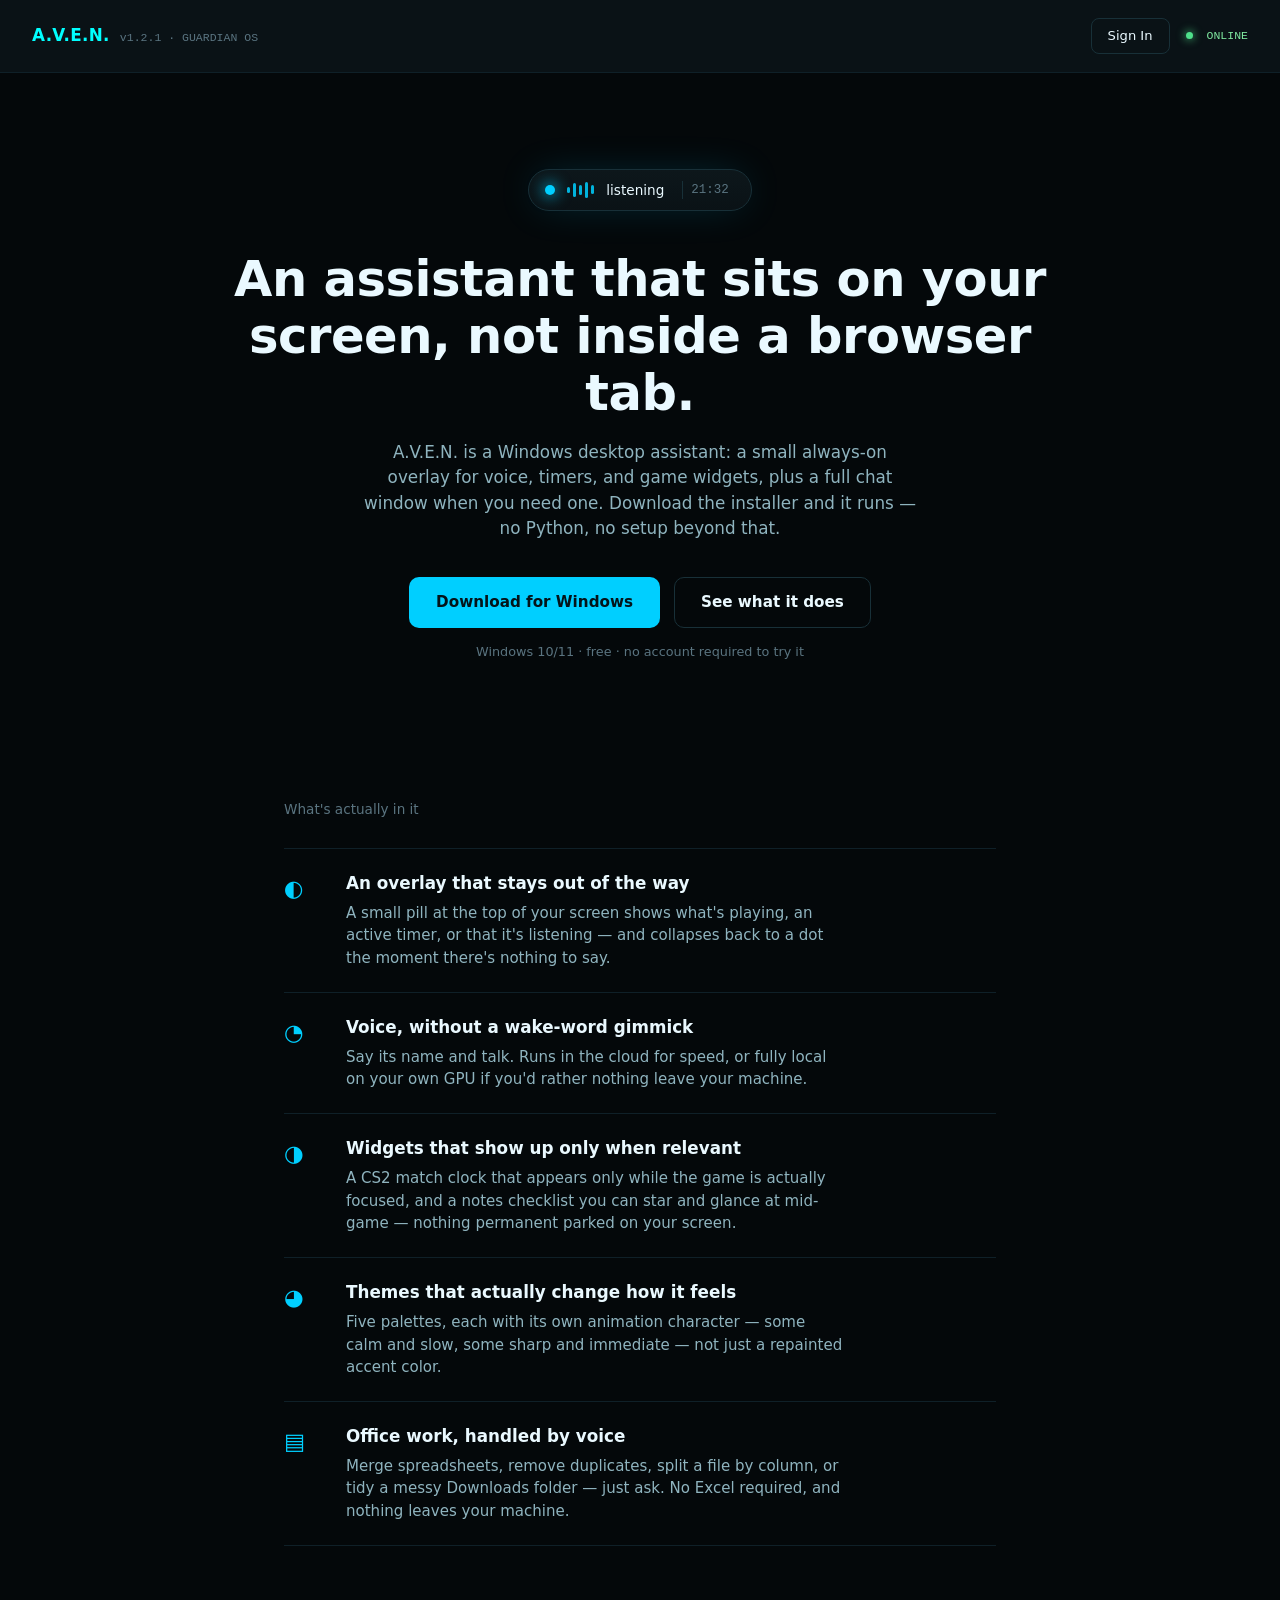
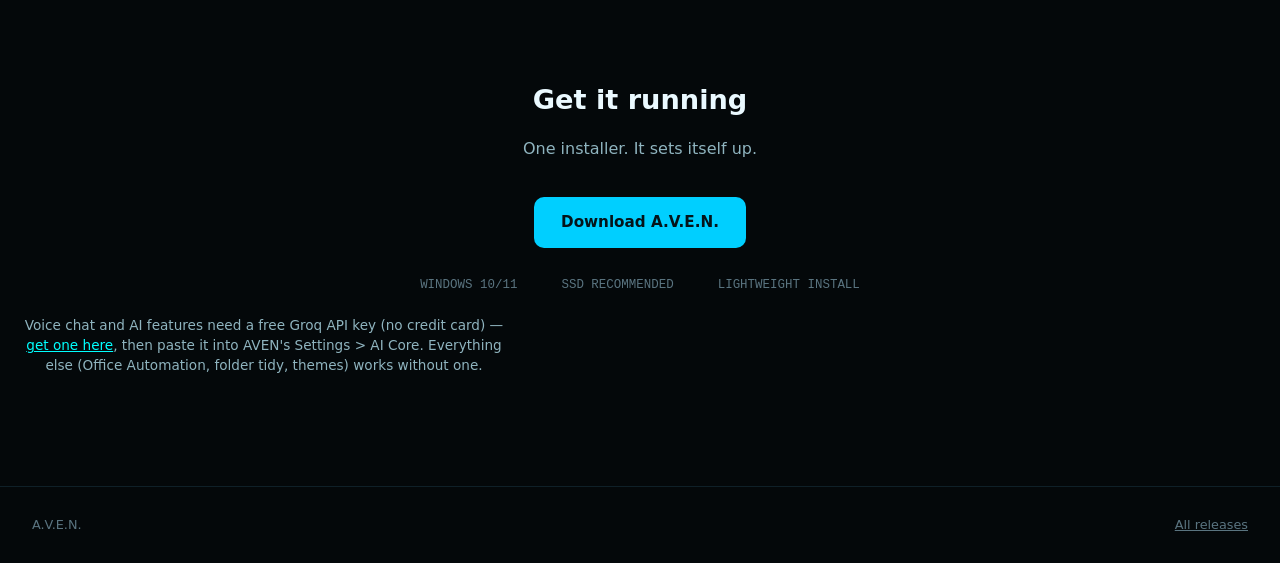
==== index.html @ f397b0d9 "Update index.html" ====
<!DOCTYPE html>
<html lang="en">
<head>
<meta charset="UTF-8" />
<meta name="viewport" content="width=device-width, initial-scale=1.0" />
<title>A.V.E.N. — a desktop assistant that lives on your screen, not in a tab</title>
<meta name="description" content="A.V.E.N. is a Windows desktop AI assistant: a Dynamic Island-style overlay, voice control, and in-game widgets. Download and run — no Python required." />
<style>
  :root{
    /* Lifted directly from the real app's "Holographic E.V.A." theme
       (aven_main.py THEMES / aven_ui.py THEME_PALETTE) - this page borrows
       the product's own established palette rather than inventing one. */
    --bg: #04080a;
    --bg-raised: #0a1216;
    --bg-card: #0e161a;
    --border: #183038;
    --border-soft: #0f2028;
    --cyan: #00cfff;
    --cyan-bright: #00ffff;
    --text: #eaf9ff;
    --text-dim: #8fb4bf;
    --text-faint: #5a7480;
    --mono: ui-monospace, "Consolas", "SFMono-Regular", Menlo, monospace;
    --sans: "Segoe UI", system-ui, -apple-system, "Helvetica Neue", Arial, sans-serif;
  }

  *{ box-sizing: border-box; }
  html{ scroll-behavior: smooth; }
  body{
    margin: 0;
    background: var(--bg);
    color: var(--text);
    font-family: var(--sans);
    line-height: 1.5;
    -webkit-font-smoothing: antialiased;
  }
  a{ color: var(--cyan); }
  a:focus-visible, button:focus-visible{
    outline: 2px solid var(--cyan);
    outline-offset: 3px;
  }

  /* ---------------------------------------------------------------
     Header - mirrors the real app's own header bar: wordmark, version,
     a live-feeling status pill. This is copied structure from the actual
     product chrome (see aven_main.py's header), not decorative template
     chrome invented for the page.
  --------------------------------------------------------------- */
  .topbar{
    display: flex;
    align-items: center;
    justify-content: space-between;
    padding: 18px 32px;
    border-bottom: 1px solid var(--border-soft);
    background: var(--bg-raised);
  }
  .brand{
    display: flex;
    align-items: baseline;
    gap: 10px;
  }
  .brand-mark{
    font-weight: 700;
    font-size: 1.05rem;
    letter-spacing: 0.02em;
    color: var(--cyan-bright);
  }
  .brand-sub{
    font-family: var(--mono);
    font-size: 0.72rem;
    color: var(--text-faint);
  }
  .topbar-right{
    display: flex;
    align-items: center;
    gap: 16px;
  }
  .signin-link{
    font-size: 0.82rem;
    padding: 7px 16px;
    border-radius: 8px;
    border: 1px solid var(--border);
    color: var(--text);
    text-decoration: none;
    transition: border-color 0.15s ease, color 0.15s ease;
  }
  .signin-link:hover{ border-color: var(--cyan); color: var(--cyan-bright); }
  .status{
    display: flex;
    align-items: center;
    gap: 7px;
    font-family: var(--mono);
    font-size: 0.72rem;
    color: #7fe9a0;
  }
  .status-dot{
    width: 7px; height: 7px; border-radius: 50%;
    background: #4ee08a;
    box-shadow: 0 0 8px 1px rgba(78,224,138,0.7);
    margin-right: 7px;
  }

  /* ---------------------------------------------------------------
     Hero - the Island itself is the hero image. It's the single most
     characteristic object in this product's world, so it IS the opening
     visual rather than a generic headline-plus-gradient block.
  --------------------------------------------------------------- */
  .hero{
    max-width: 920px;
    margin: 0 auto;
    padding: 96px 24px 64px;
    text-align: center;
  }

  .island{
    display: inline-flex;
    align-items: center;
    gap: 12px;
    background: linear-gradient(180deg, #0d171b, #0a1216);
    border: 1px solid var(--border);
    border-radius: 999px;
    padding: 10px 22px 10px 16px;
    box-shadow: 0 0 40px -10px rgba(0,207,255,0.25);
  }
  .island-dot{
    width: 10px; height: 10px; border-radius: 50%;
    background: var(--cyan);
    box-shadow: 0 0 14px 3px rgba(0,207,255,0.55);
    animation: breathe 3.4s ease-in-out infinite;
    flex: none;
  }
  .island-bars{
    display: flex;
    align-items: center;
    gap: 3px;
    height: 16px;
  }
  .island-bars span{
    width: 3px;
    border-radius: 2px;
    background: var(--cyan);
    opacity: 0.85;
    animation: bar 1.1s ease-in-out infinite;
  }
  .island-bars span:nth-child(1){ height: 40%; animation-delay: 0s; }
  .island-bars span:nth-child(2){ height: 90%; animation-delay: 0.1s; }
  .island-bars span:nth-child(3){ height: 60%; animation-delay: 0.2s; }
  .island-bars span:nth-child(4){ height: 100%; animation-delay: 0.3s; }
  .island-bars span:nth-child(5){ height: 55%; animation-delay: 0.4s; }
  .island-text{
    font-size: 0.85rem;
    color: var(--text);
    white-space: nowrap;
  }
  .island-time{
    font-family: var(--mono);
    font-size: 0.78rem;
    color: var(--text-faint);
    padding-left: 8px;
    margin-left: 6px;
    border-left: 1px solid var(--border);
  }

  @keyframes breathe{
    0%, 100%{ opacity: 0.55; transform: scale(0.86); }
    50%{ opacity: 1; transform: scale(1); }
  }
  @keyframes bar{
    0%, 100%{ transform: scaleY(0.5); }
    50%{ transform: scaleY(1); }
  }
  @media (prefers-reduced-motion: reduce){
    .island-dot, .island-bars span{ animation: none; }
  }

  .hero h1{
    margin: 40px 0 18px;
    font-size: clamp(2.1rem, 4.2vw, 3.1rem);
    line-height: 1.15;
    font-weight: 600;
    letter-spacing: -0.01em;
  }
  .hero p.lede{
    max-width: 560px;
    margin: 0 auto;
    color: var(--text-dim);
    font-size: 1.05rem;
  }

  .cta-row{
    display: flex;
    justify-content: center;
    gap: 14px;
    margin-top: 36px;
    flex-wrap: wrap;
  }
  .btn{
    display: inline-flex;
    align-items: center;
    gap: 8px;
    padding: 13px 26px;
    border-radius: 10px;
    font-size: 0.95rem;
    font-weight: 600;
    text-decoration: none;
    border: 1px solid transparent;
    cursor: pointer;
    transition: transform 0.15s ease, background 0.15s ease;
  }
  .btn:hover{ transform: translateY(-1px); }
  .btn-primary{
    background: var(--cyan);
    color: #04141a;
  }
  .btn-primary:hover{ background: var(--cyan-bright); }
  .btn-ghost{
    background: transparent;
    border-color: var(--border);
    color: var(--text);
  }
  .btn-ghost:hover{ border-color: var(--cyan); }
  .fineprint{
    margin-top: 14px;
    font-size: 0.8rem;
    color: var(--text-faint);
  }

  /* ---------------------------------------------------------------
     What it does - an asymmetric left-bordered list, not identical
     rounded cards with a shared drop shadow. Each row's number is real
     sequence information (these ARE steps of "what you get"), not a
     decorative 01/02/03 label.
  --------------------------------------------------------------- */
  .section{
    max-width: 760px;
    margin: 0 auto;
    padding: 48px 24px;
  }
  .section-label{
    font-size: 0.85rem;
    color: var(--text-faint);
    margin-bottom: 28px;
  }
  .feature{
    display: grid;
    grid-template-columns: 44px 1fr;
    gap: 18px;
    padding: 22px 0;
    border-top: 1px solid var(--border-soft);
  }
  .feature:last-child{ border-bottom: 1px solid var(--border-soft); }
  .feature-glyph{
    font-size: 1.4rem;
    color: var(--cyan);
    line-height: 1.6;
  }
  .feature h3{
    margin: 0 0 6px;
    font-size: 1.05rem;
    font-weight: 600;
  }
  .feature p{
    margin: 0;
    color: var(--text-dim);
    font-size: 0.94rem;
    max-width: 52ch;
  }

  /* ---------------------------------------------------------------
     Download
  --------------------------------------------------------------- */
  .download{
    text-align: center;
    padding: 64px 24px 80px;
  }
  .download h2{
    font-size: 1.7rem;
    font-weight: 600;
    margin-bottom: 10px;
  }
  .download p{
    color: var(--text-dim);
    margin-bottom: 30px;
  }
  .requirements{
    display: inline-flex;
    gap: 22px;
    margin-top: 28px;
    font-family: var(--mono);
    font-size: 0.78rem;
    color: var(--text-faint);
    flex-wrap: wrap;
    justify-content: center;
  }
  .requirements span{ margin: 0 11px; }

  .setup-note{
    margin-top: 20px;
    font-size: 0.85rem;
    color: var(--text-dim);
    max-width: 480px;
  }
  .setup-note a{ color: var(--cyan-bright); }

  footer{
    border-top: 1px solid var(--border-soft);
    padding: 28px 32px;
    display: flex;
    justify-content: space-between;
    align-items: center;
    font-size: 0.8rem;
    color: var(--text-faint);
    flex-wrap: wrap;
    gap: 12px;
  }
  footer a{ color: var(--text-faint); }
  footer a:hover{ color: var(--cyan); }

  @media (max-width: 560px){
    .topbar{ padding: 14px 18px; }
    .island{ padding: 8px 16px 8px 12px; }
    .island-text{ display: none; }
    .feature{ grid-template-columns: 32px 1fr; }
  }
</style>
</head>
<body>

  <div class="topbar">
    <div class="brand">
      <span class="brand-mark">A.V.E.N.</span>
      <span class="brand-sub" id="versionBadge">v1.2.1 · GUARDIAN OS</span>
    </div>
    <div class="topbar-right">
      <a class="signin-link" href="account.html">Sign In</a>
      <div class="status"><span class="status-dot"></span>ONLINE</div>
    </div>
  </div>

  <section class="hero">
    <div class="island">
      <span class="island-dot"></span>
      <span class="island-bars"><span></span><span></span><span></span><span></span><span></span></span>
      <span class="island-text">listening</span>
      <span class="island-time">21:32</span>
    </div>

    <h1>An assistant that sits on your screen, not inside a browser tab.</h1>
    <p class="lede">
      A.V.E.N. is a Windows desktop assistant: a small always-on overlay for
      voice, timers, and game widgets, plus a full chat window when you need
      one. Download the installer and it runs — no Python, no setup beyond
      that.
    </p>

    <div class="cta-row">
      <a class="btn btn-primary" href="https://github.com/MrSausainis/Aven-AI-Agent/releases/latest/download/AVEN-Setup.exe">
        Download for Windows
      </a>
      <a class="btn btn-ghost" href="#what-it-does">See what it does</a>
    </div>
    <p class="fineprint">Windows 10/11 · free · no account required to try it</p>
  </section>

  <section class="section" id="what-it-does">
    <p class="section-label">What's actually in it</p>

    <div class="feature">
      <div class="feature-glyph">◐</div>
      <div>
        <h3>An overlay that stays out of the way</h3>
        <p>A small pill at the top of your screen shows what's playing, an
          active timer, or that it's listening — and collapses back to a dot
          the moment there's nothing to say.</p>
      </div>
    </div>

    <div class="feature">
      <div class="feature-glyph">◔</div>
      <div>
        <h3>Voice, without a wake-word gimmick</h3>
        <p>Say its name and talk. Runs in the cloud for speed, or fully
          local on your own GPU if you'd rather nothing leave your machine.</p>
      </div>
    </div>

    <div class="feature">
      <div class="feature-glyph">◑</div>
      <div>
        <h3>Widgets that show up only when relevant</h3>
        <p>A CS2 match clock that appears only while the game is actually
          focused, and a notes checklist you can star and glance at
          mid-game — nothing permanent parked on your screen.</p>
      </div>
    </div>

    <div class="feature">
      <div class="feature-glyph">◕</div>
      <div>
        <h3>Themes that actually change how it feels</h3>
        <p>Five palettes, each with its own animation character — some
          calm and slow, some sharp and immediate — not just a repainted
          accent color.</p>
      </div>
    </div>

    <div class="feature">
      <div class="feature-glyph">▤</div>
      <div>
        <h3>Office work, handled by voice</h3>
        <p>Merge spreadsheets, remove duplicates, split a file by column, or
          tidy a messy Downloads folder — just ask. No Excel required, and
          nothing leaves your machine.</p>
      </div>
    </div>
  </section>

  <section class="download">
    <h2>Get it running</h2>
    <p>One installer. It sets itself up.</p>
    <div class="cta-row">
      <a class="btn btn-primary" href="https://github.com/MrSausainis/Aven-AI-Agent/releases/latest/download/AVEN-Setup.exe">
        Download A.V.E.N.
      </a>
    </div>
    <div class="requirements">
      <span>WINDOWS 10/11</span>
      <span>SSD RECOMMENDED</span>
      <span>LIGHTWEIGHT INSTALL</span>
    </div>
    <p class="setup-note">
      Voice chat and AI features need a free Groq API key (no credit card) —
      <a href="https://console.groq.com/keys" target="_blank" rel="noopener">get one here</a>,
      then paste it into AVEN's Settings &gt; AI Core. Everything else
      (Office Automation, folder tidy, themes) works without one.
    </p>
  </section>

  <footer>
    <span>A.V.E.N.</span>
    <a href="https://github.com/MrSausainis/Aven-AI-Agent/releases">All releases</a>
  </footer>

  <script>
    // Same endpoint AVEN's own desktop update-checker already calls
    // (aven_main.py's _check_for_update_worker) - one source of truth for
    // "what's the current version" instead of a separately hand-typed
    // string here that can drift out of sync. The static text above is
    // left in place on purpose as the fallback if this fetch fails or no
    // release has been published yet.
    fetch("https://api.github.com/repos/MrSausainis/Aven-AI-Agent/releases/latest")
      .then((r) => (r.ok ? r.json() : null))
      .then((data) => {
        if (data && data.tag_name) {
          document.getElementById("versionBadge").textContent = data.tag_name + " · GUARDIAN OS";
        }
      })
      .catch(() => {});
  </script>

</body>
</html>
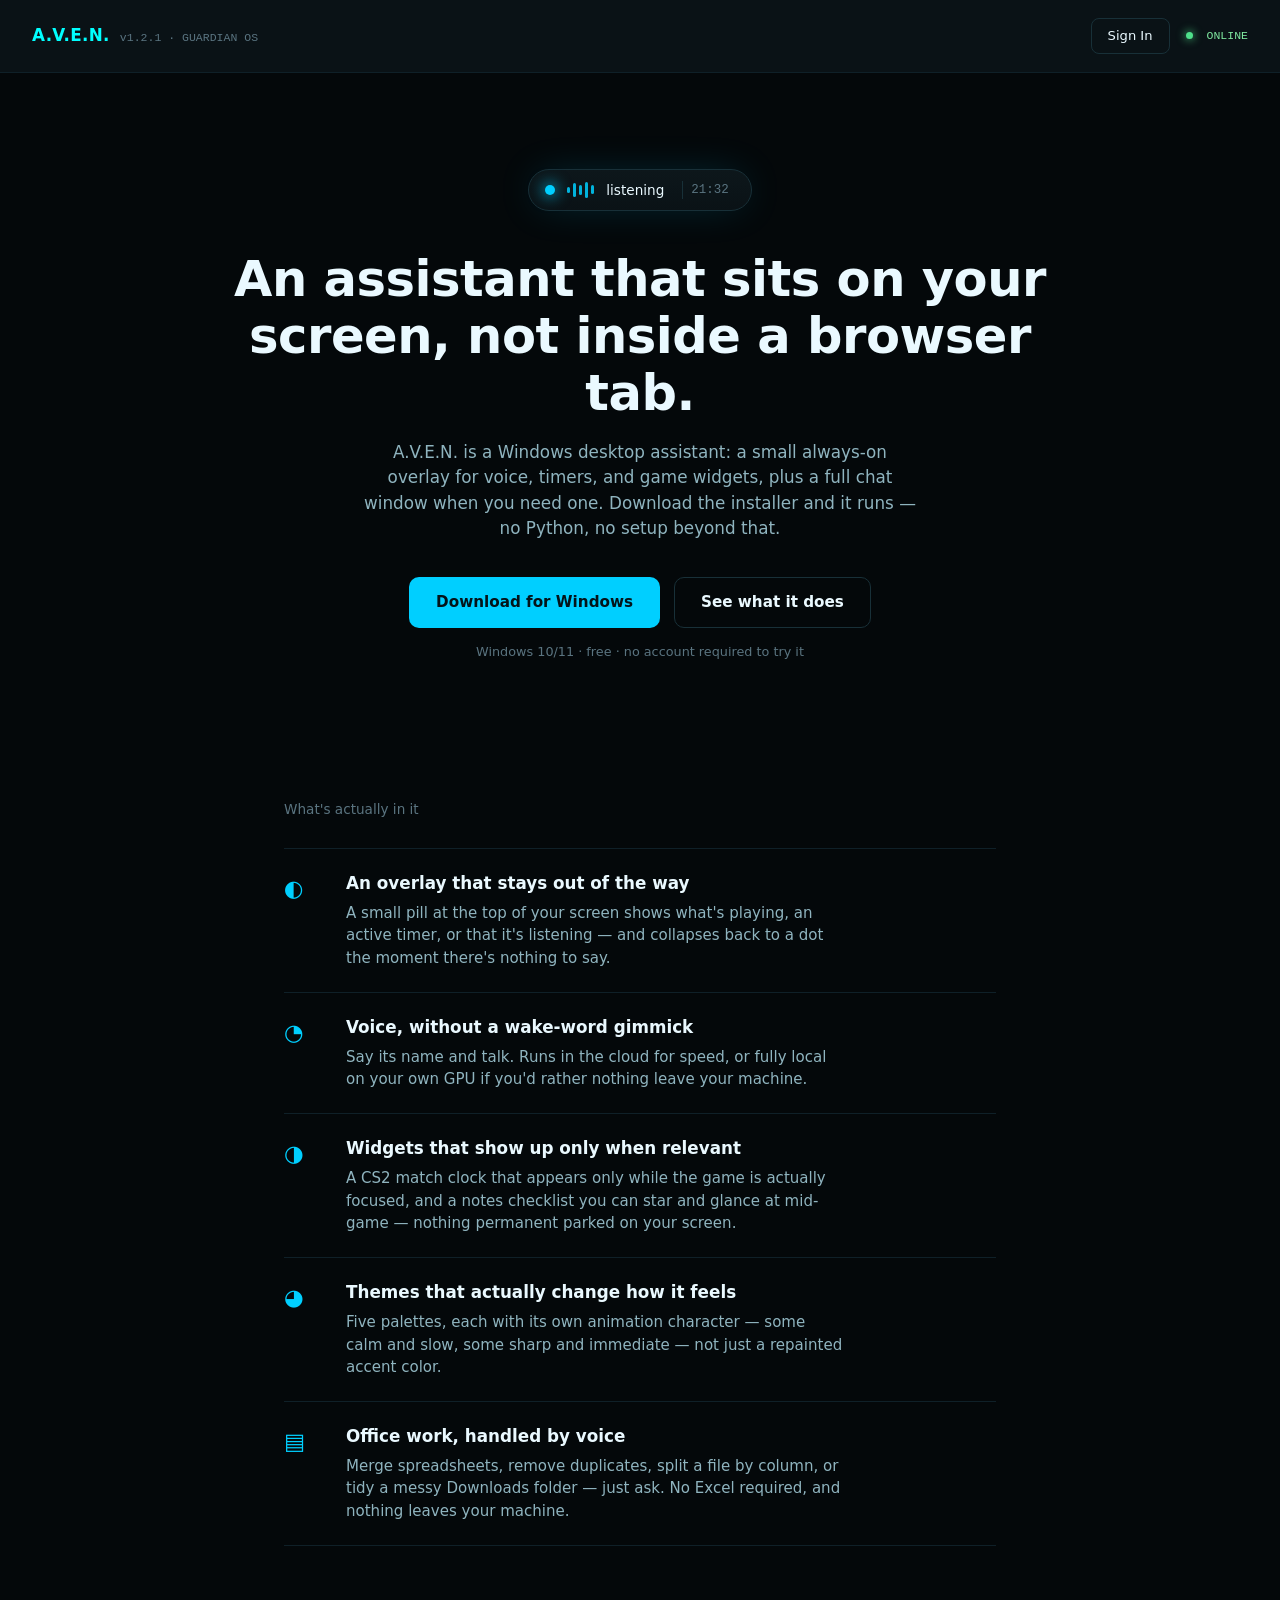
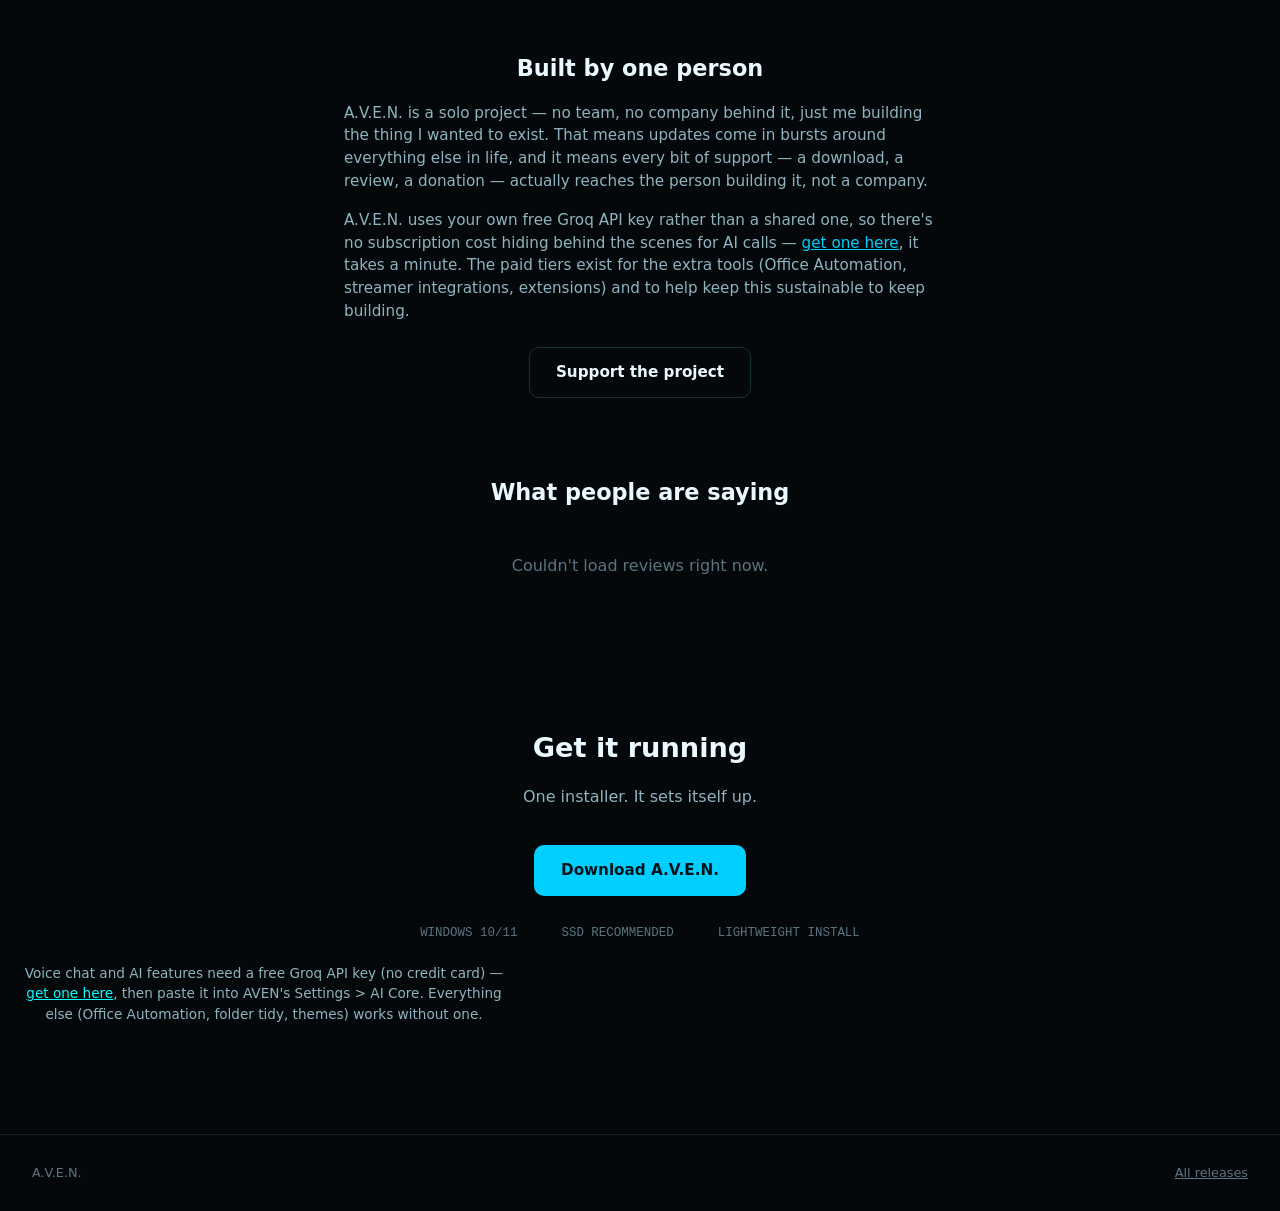
==== commit 9fc909d2: "Update index.html" ====
--- a/index.html
+++ b/index.html
@@ -266,6 +266,34 @@
     max-width: 52ch;
   }
 
+  .about-dev{
+    max-width: 640px;
+    margin: 0 auto;
+    padding: 40px 24px;
+    text-align: center;
+  }
+  .about-dev h2{ font-size: 1.4rem; margin-bottom: 16px; }
+  .about-dev p{ color: var(--text-dim); font-size: 0.95rem; margin-bottom: 16px; text-align: left; }
+  .about-dev a.btn{ margin-top: 8px; }
+
+  .reviews{ max-width: 900px; margin: 0 auto; padding: 20px 24px 48px; }
+  .reviews h2{ text-align: center; font-size: 1.4rem; margin-bottom: 28px; }
+  .reviews-grid{
+    display: grid;
+    grid-template-columns: repeat(auto-fit, minmax(240px, 1fr));
+    gap: 16px;
+  }
+  .review-card{
+    border: 1px solid var(--border-soft);
+    border-radius: 12px;
+    padding: 18px;
+    background: rgba(255,255,255,0.02);
+  }
+  .review-stars{ color: #ffcf3f; letter-spacing: 2px; margin-bottom: 8px; }
+  .review-body{ color: var(--text-dim); font-size: 0.9rem; margin-bottom: 10px; }
+  .review-author{ font-size: 0.82rem; color: var(--text-faint); }
+  .reviews-empty{ text-align: center; color: var(--text-faint); grid-column: 1 / -1; }
+
   /* ---------------------------------------------------------------
      Download
   --------------------------------------------------------------- */
@@ -412,6 +440,29 @@
           tidy a messy Downloads folder — just ask. No Excel required, and
           nothing leaves your machine.</p>
       </div>
+    </div>
+  </section>
+
+  <section class="about-dev">
+    <h2>Built by one person</h2>
+    <p>A.V.E.N. is a solo project — no team, no company behind it, just me
+      building the thing I wanted to exist. That means updates come in
+      bursts around everything else in life, and it means every bit of
+      support — a download, a review, a donation — actually reaches the
+      person building it, not a company.</p>
+    <p>A.V.E.N. uses your own free Groq API key rather than a shared one,
+      so there's no subscription cost hiding behind the scenes for AI
+      calls — <a href="https://console.groq.com/keys" target="_blank" rel="noopener">get one here</a>,
+      it takes a minute. The paid tiers exist for the extra tools
+      (Office Automation, streamer integrations, extensions) and to help
+      keep this sustainable to keep building.</p>
+    <a class="btn btn-ghost" href="donate.html">Support the project</a>
+  </section>
+
+  <section class="reviews" id="reviewsSection">
+    <h2>What people are saying</h2>
+    <div class="reviews-grid" id="reviewsGrid">
+      <p class="reviews-empty">Loading reviews…</p>
     </div>
   </section>
 
@@ -456,6 +507,42 @@
         }
       })
       .catch(() => {});
+
+    // Direct PostgREST call rather than loading the full Supabase JS SDK -
+    // this is a single public, read-only GET (RLS already allows anyone
+    // to select from reviews - see reviews.sql), not worth a whole extra
+    // library load for. The anon/publishable key is meant to be public
+    // (see account.html's own copy of it) - it's what RLS protects
+    // against misuse, not the key's secrecy.
+    const REVIEWS_URL = "https://upiadmvxzphegivqszvp.supabase.co/rest/v1/reviews" +
+      "?select=rating,body,account_name&order=created_at.desc&limit=12";
+    const SUPABASE_ANON_KEY = "sb_publishable_iS9do7OPQuY-zEeAFfSrWQ_zA_IAObI";
+
+    fetch(REVIEWS_URL, { headers: { apikey: SUPABASE_ANON_KEY } })
+      .then((r) => (r.ok ? r.json() : []))
+      .then((reviews) => {
+        const grid = document.getElementById("reviewsGrid");
+        if (!reviews || reviews.length === 0) {
+          grid.innerHTML = '<p class="reviews-empty">No reviews yet - be the first from your Account page.</p>';
+          return;
+        }
+        grid.innerHTML = reviews.map((r) => `
+          <div class="review-card">
+            <div class="review-stars">${"★".repeat(r.rating)}${"☆".repeat(5 - r.rating)}</div>
+            <div class="review-body">${escapeHtml(r.body)}</div>
+            <div class="review-author">— ${escapeHtml(r.account_name)}</div>
+          </div>`).join("");
+      })
+      .catch(() => {
+        document.getElementById("reviewsGrid").innerHTML =
+          '<p class="reviews-empty">Couldn\'t load reviews right now.</p>';
+      });
+
+    function escapeHtml(str) {
+      const div = document.createElement("div");
+      div.textContent = str;
+      return div.innerHTML;
+    }
   </script>
 
 </body>
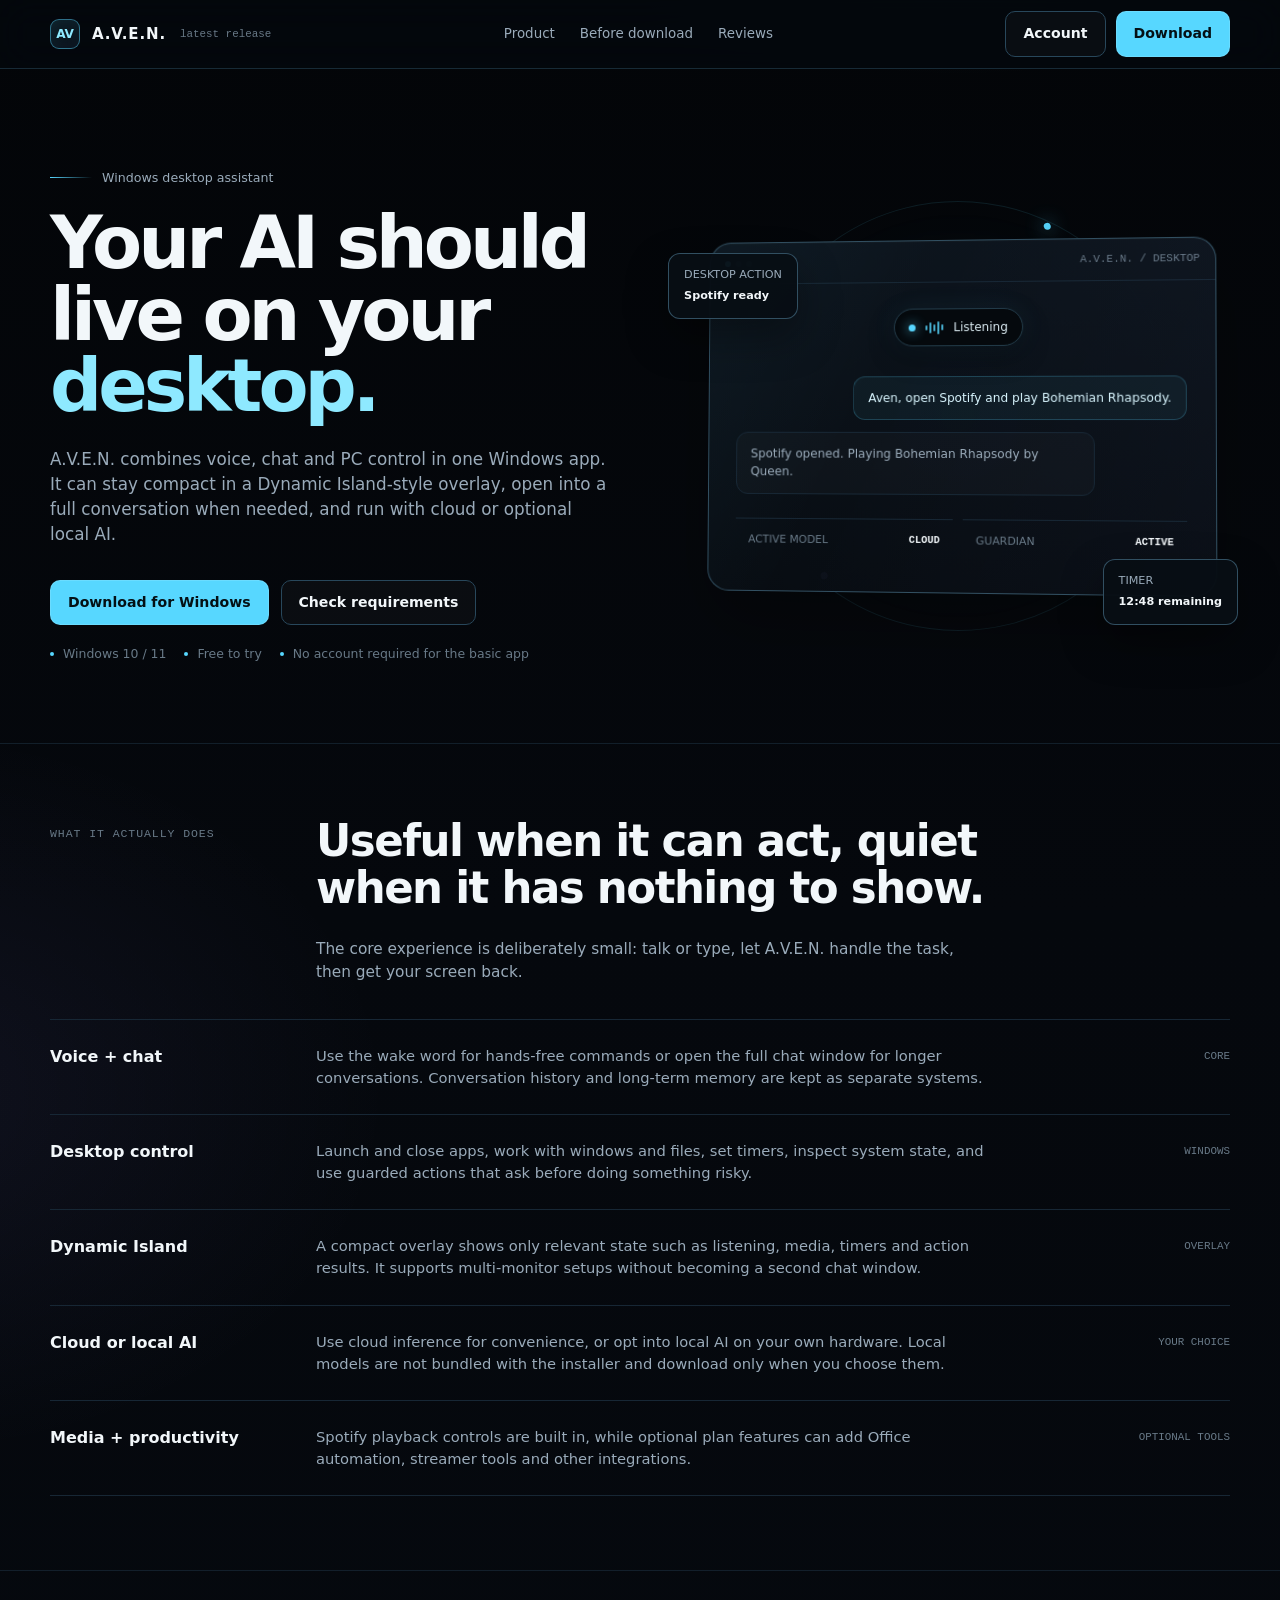
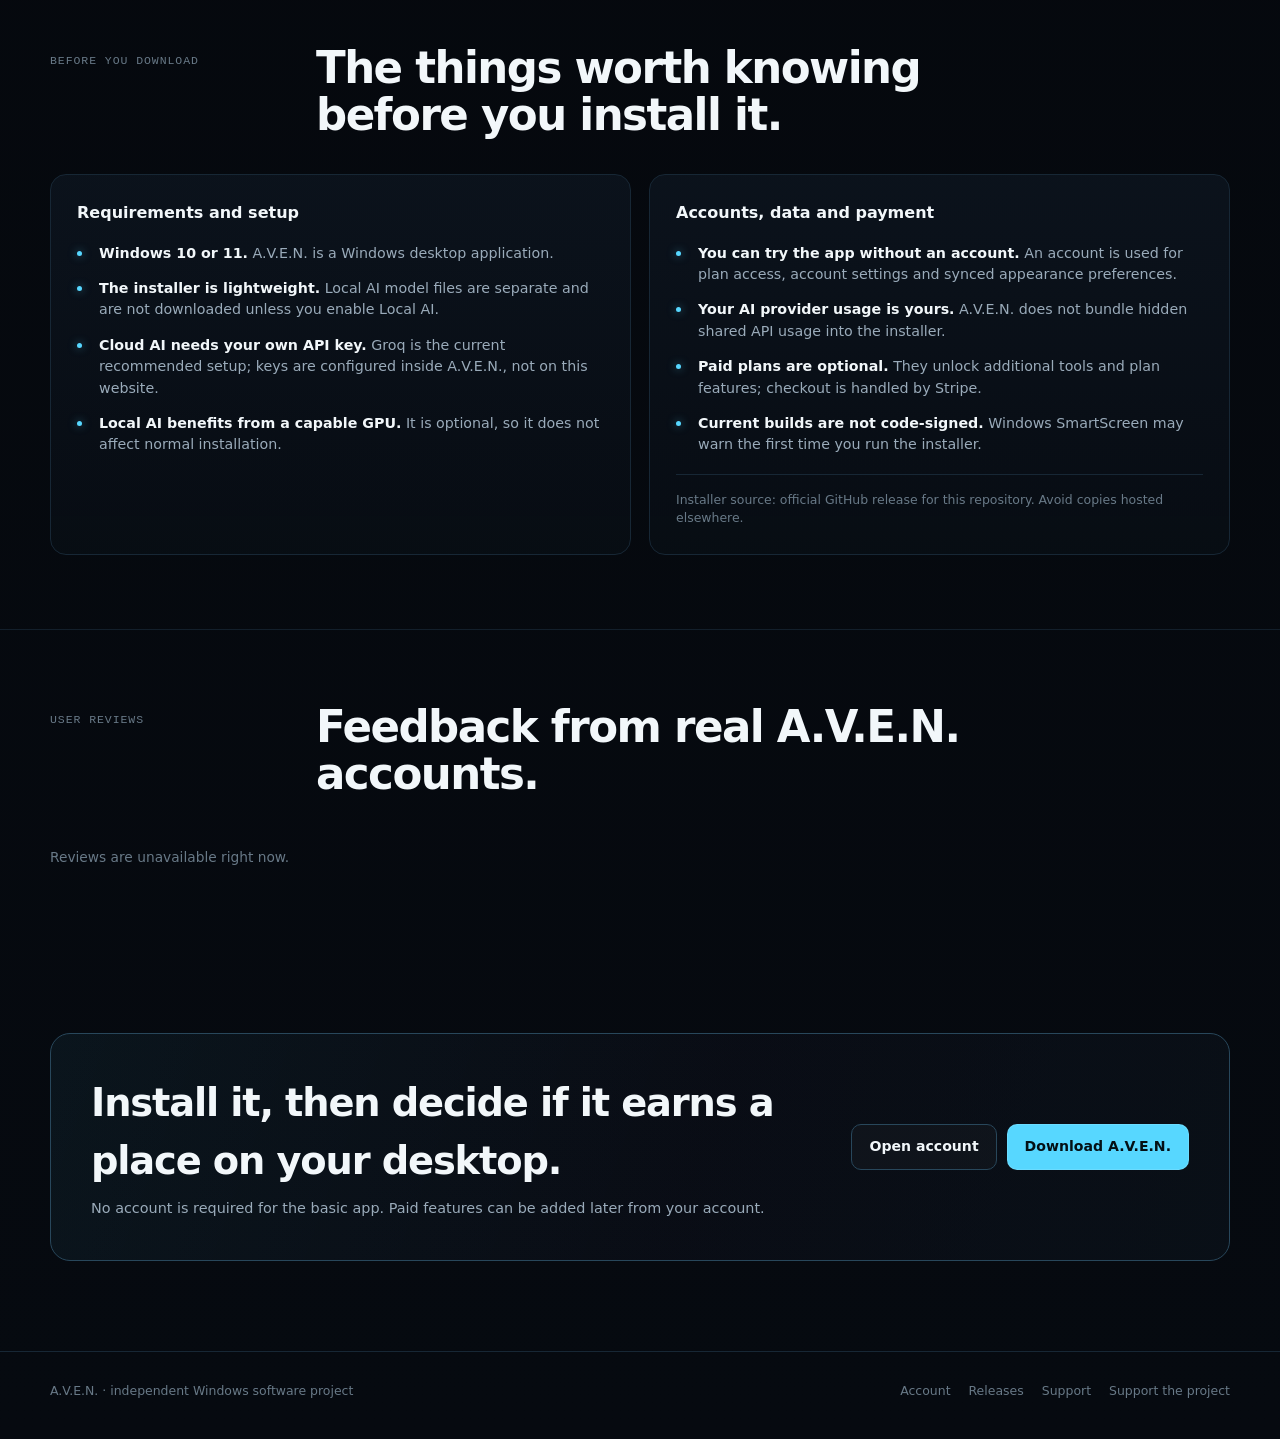
==== commit aed587de: "Update index.html" ====
--- a/index.html
+++ b/index.html
@@ -3,547 +3,227 @@
 <head>
 <meta charset="UTF-8" />
 <meta name="viewport" content="width=device-width, initial-scale=1.0" />
-<title>A.V.E.N. — a desktop assistant that lives on your screen, not in a tab</title>
-<meta name="description" content="A.V.E.N. is a Windows desktop AI assistant: a Dynamic Island-style overlay, voice control, and in-game widgets. Download and run — no Python required." />
-<style>
-  :root{
-    /* Lifted directly from the real app's "Holographic E.V.A." theme
-       (aven_main.py THEMES / aven_ui.py THEME_PALETTE) - this page borrows
-       the product's own established palette rather than inventing one. */
-    --bg: #04080a;
-    --bg-raised: #0a1216;
-    --bg-card: #0e161a;
-    --border: #183038;
-    --border-soft: #0f2028;
-    --cyan: #00cfff;
-    --cyan-bright: #00ffff;
-    --text: #eaf9ff;
-    --text-dim: #8fb4bf;
-    --text-faint: #5a7480;
-    --mono: ui-monospace, "Consolas", "SFMono-Regular", Menlo, monospace;
-    --sans: "Segoe UI", system-ui, -apple-system, "Helvetica Neue", Arial, sans-serif;
-  }
-
-  *{ box-sizing: border-box; }
-  html{ scroll-behavior: smooth; }
-  body{
-    margin: 0;
-    background: var(--bg);
-    color: var(--text);
-    font-family: var(--sans);
-    line-height: 1.5;
-    -webkit-font-smoothing: antialiased;
-  }
-  a{ color: var(--cyan); }
-  a:focus-visible, button:focus-visible{
-    outline: 2px solid var(--cyan);
-    outline-offset: 3px;
-  }
-
-  /* ---------------------------------------------------------------
-     Header - mirrors the real app's own header bar: wordmark, version,
-     a live-feeling status pill. This is copied structure from the actual
-     product chrome (see aven_main.py's header), not decorative template
-     chrome invented for the page.
-  --------------------------------------------------------------- */
-  .topbar{
-    display: flex;
-    align-items: center;
-    justify-content: space-between;
-    padding: 18px 32px;
-    border-bottom: 1px solid var(--border-soft);
-    background: var(--bg-raised);
-  }
-  .brand{
-    display: flex;
-    align-items: baseline;
-    gap: 10px;
-  }
-  .brand-mark{
-    font-weight: 700;
-    font-size: 1.05rem;
-    letter-spacing: 0.02em;
-    color: var(--cyan-bright);
-  }
-  .brand-sub{
-    font-family: var(--mono);
-    font-size: 0.72rem;
-    color: var(--text-faint);
-  }
-  .topbar-right{
-    display: flex;
-    align-items: center;
-    gap: 16px;
-  }
-  .signin-link{
-    font-size: 0.82rem;
-    padding: 7px 16px;
-    border-radius: 8px;
-    border: 1px solid var(--border);
-    color: var(--text);
-    text-decoration: none;
-    transition: border-color 0.15s ease, color 0.15s ease;
-  }
-  .signin-link:hover{ border-color: var(--cyan); color: var(--cyan-bright); }
-  .status{
-    display: flex;
-    align-items: center;
-    gap: 7px;
-    font-family: var(--mono);
-    font-size: 0.72rem;
-    color: #7fe9a0;
-  }
-  .status-dot{
-    width: 7px; height: 7px; border-radius: 50%;
-    background: #4ee08a;
-    box-shadow: 0 0 8px 1px rgba(78,224,138,0.7);
-    margin-right: 7px;
-  }
-
-  /* ---------------------------------------------------------------
-     Hero - the Island itself is the hero image. It's the single most
-     characteristic object in this product's world, so it IS the opening
-     visual rather than a generic headline-plus-gradient block.
-  --------------------------------------------------------------- */
-  .hero{
-    max-width: 920px;
-    margin: 0 auto;
-    padding: 96px 24px 64px;
-    text-align: center;
-  }
-
-  .island{
-    display: inline-flex;
-    align-items: center;
-    gap: 12px;
-    background: linear-gradient(180deg, #0d171b, #0a1216);
-    border: 1px solid var(--border);
-    border-radius: 999px;
-    padding: 10px 22px 10px 16px;
-    box-shadow: 0 0 40px -10px rgba(0,207,255,0.25);
-  }
-  .island-dot{
-    width: 10px; height: 10px; border-radius: 50%;
-    background: var(--cyan);
-    box-shadow: 0 0 14px 3px rgba(0,207,255,0.55);
-    animation: breathe 3.4s ease-in-out infinite;
-    flex: none;
-  }
-  .island-bars{
-    display: flex;
-    align-items: center;
-    gap: 3px;
-    height: 16px;
-  }
-  .island-bars span{
-    width: 3px;
-    border-radius: 2px;
-    background: var(--cyan);
-    opacity: 0.85;
-    animation: bar 1.1s ease-in-out infinite;
-  }
-  .island-bars span:nth-child(1){ height: 40%; animation-delay: 0s; }
-  .island-bars span:nth-child(2){ height: 90%; animation-delay: 0.1s; }
-  .island-bars span:nth-child(3){ height: 60%; animation-delay: 0.2s; }
-  .island-bars span:nth-child(4){ height: 100%; animation-delay: 0.3s; }
-  .island-bars span:nth-child(5){ height: 55%; animation-delay: 0.4s; }
-  .island-text{
-    font-size: 0.85rem;
-    color: var(--text);
-    white-space: nowrap;
-  }
-  .island-time{
-    font-family: var(--mono);
-    font-size: 0.78rem;
-    color: var(--text-faint);
-    padding-left: 8px;
-    margin-left: 6px;
-    border-left: 1px solid var(--border);
-  }
-
-  @keyframes breathe{
-    0%, 100%{ opacity: 0.55; transform: scale(0.86); }
-    50%{ opacity: 1; transform: scale(1); }
-  }
-  @keyframes bar{
-    0%, 100%{ transform: scaleY(0.5); }
-    50%{ transform: scaleY(1); }
-  }
-  @media (prefers-reduced-motion: reduce){
-    .island-dot, .island-bars span{ animation: none; }
-  }
-
-  .hero h1{
-    margin: 40px 0 18px;
-    font-size: clamp(2.1rem, 4.2vw, 3.1rem);
-    line-height: 1.15;
-    font-weight: 600;
-    letter-spacing: -0.01em;
-  }
-  .hero p.lede{
-    max-width: 560px;
-    margin: 0 auto;
-    color: var(--text-dim);
-    font-size: 1.05rem;
-  }
-
-  .cta-row{
-    display: flex;
-    justify-content: center;
-    gap: 14px;
-    margin-top: 36px;
-    flex-wrap: wrap;
-  }
-  .btn{
-    display: inline-flex;
-    align-items: center;
-    gap: 8px;
-    padding: 13px 26px;
-    border-radius: 10px;
-    font-size: 0.95rem;
-    font-weight: 600;
-    text-decoration: none;
-    border: 1px solid transparent;
-    cursor: pointer;
-    transition: transform 0.15s ease, background 0.15s ease;
-  }
-  .btn:hover{ transform: translateY(-1px); }
-  .btn-primary{
-    background: var(--cyan);
-    color: #04141a;
-  }
-  .btn-primary:hover{ background: var(--cyan-bright); }
-  .btn-ghost{
-    background: transparent;
-    border-color: var(--border);
-    color: var(--text);
-  }
-  .btn-ghost:hover{ border-color: var(--cyan); }
-  .fineprint{
-    margin-top: 14px;
-    font-size: 0.8rem;
-    color: var(--text-faint);
-  }
-
-  /* ---------------------------------------------------------------
-     What it does - an asymmetric left-bordered list, not identical
-     rounded cards with a shared drop shadow. Each row's number is real
-     sequence information (these ARE steps of "what you get"), not a
-     decorative 01/02/03 label.
-  --------------------------------------------------------------- */
-  .section{
-    max-width: 760px;
-    margin: 0 auto;
-    padding: 48px 24px;
-  }
-  .section-label{
-    font-size: 0.85rem;
-    color: var(--text-faint);
-    margin-bottom: 28px;
-  }
-  .feature{
-    display: grid;
-    grid-template-columns: 44px 1fr;
-    gap: 18px;
-    padding: 22px 0;
-    border-top: 1px solid var(--border-soft);
-  }
-  .feature:last-child{ border-bottom: 1px solid var(--border-soft); }
-  .feature-glyph{
-    font-size: 1.4rem;
-    color: var(--cyan);
-    line-height: 1.6;
-  }
-  .feature h3{
-    margin: 0 0 6px;
-    font-size: 1.05rem;
-    font-weight: 600;
-  }
-  .feature p{
-    margin: 0;
-    color: var(--text-dim);
-    font-size: 0.94rem;
-    max-width: 52ch;
-  }
-
-  .about-dev{
-    max-width: 640px;
-    margin: 0 auto;
-    padding: 40px 24px;
-    text-align: center;
-  }
-  .about-dev h2{ font-size: 1.4rem; margin-bottom: 16px; }
-  .about-dev p{ color: var(--text-dim); font-size: 0.95rem; margin-bottom: 16px; text-align: left; }
-  .about-dev a.btn{ margin-top: 8px; }
-
-  .reviews{ max-width: 900px; margin: 0 auto; padding: 20px 24px 48px; }
-  .reviews h2{ text-align: center; font-size: 1.4rem; margin-bottom: 28px; }
-  .reviews-grid{
-    display: grid;
-    grid-template-columns: repeat(auto-fit, minmax(240px, 1fr));
-    gap: 16px;
-  }
-  .review-card{
-    border: 1px solid var(--border-soft);
-    border-radius: 12px;
-    padding: 18px;
-    background: rgba(255,255,255,0.02);
-  }
-  .review-stars{ color: #ffcf3f; letter-spacing: 2px; margin-bottom: 8px; }
-  .review-body{ color: var(--text-dim); font-size: 0.9rem; margin-bottom: 10px; }
-  .review-author{ font-size: 0.82rem; color: var(--text-faint); }
-  .reviews-empty{ text-align: center; color: var(--text-faint); grid-column: 1 / -1; }
-
-  /* ---------------------------------------------------------------
-     Download
-  --------------------------------------------------------------- */
-  .download{
-    text-align: center;
-    padding: 64px 24px 80px;
-  }
-  .download h2{
-    font-size: 1.7rem;
-    font-weight: 600;
-    margin-bottom: 10px;
-  }
-  .download p{
-    color: var(--text-dim);
-    margin-bottom: 30px;
-  }
-  .requirements{
-    display: inline-flex;
-    gap: 22px;
-    margin-top: 28px;
-    font-family: var(--mono);
-    font-size: 0.78rem;
-    color: var(--text-faint);
-    flex-wrap: wrap;
-    justify-content: center;
-  }
-  .requirements span{ margin: 0 11px; }
-
-  .setup-note{
-    margin-top: 20px;
-    font-size: 0.85rem;
-    color: var(--text-dim);
-    max-width: 480px;
-  }
-  .setup-note a{ color: var(--cyan-bright); }
-
-  footer{
-    border-top: 1px solid var(--border-soft);
-    padding: 28px 32px;
-    display: flex;
-    justify-content: space-between;
-    align-items: center;
-    font-size: 0.8rem;
-    color: var(--text-faint);
-    flex-wrap: wrap;
-    gap: 12px;
-  }
-  footer a{ color: var(--text-faint); }
-  footer a:hover{ color: var(--cyan); }
-
-  @media (max-width: 560px){
-    .topbar{ padding: 14px 18px; }
-    .island{ padding: 8px 16px 8px 12px; }
-    .island-text{ display: none; }
-    .feature{ grid-template-columns: 32px 1fr; }
-  }
-</style>
+<meta name="description" content="A.V.E.N. is a Windows desktop AI assistant with voice control, a Dynamic Island-style overlay, local or cloud AI, desktop actions, timers, Spotify controls and optional productivity tools." />
+<meta name="theme-color" content="#05080d" />
+<meta property="og:title" content="A.V.E.N. — desktop AI assistant for Windows" />
+<meta property="og:description" content="Voice, chat and desktop control without living in a browser tab." />
+<meta property="og:type" content="website" />
+<meta property="og:url" content="https://mrsausainis.github.io/Aven-AI-Agent/" />
+<link rel="canonical" href="https://mrsausainis.github.io/Aven-AI-Agent/" />
+<title>A.V.E.N. — desktop AI assistant for Windows</title>
+<link rel="stylesheet" href="site.css" />
 </head>
 <body>
-
-  <div class="topbar">
-    <div class="brand">
-      <span class="brand-mark">A.V.E.N.</span>
-      <span class="brand-sub" id="versionBadge">v1.2.1 · GUARDIAN OS</span>
-    </div>
-    <div class="topbar-right">
-      <a class="signin-link" href="account.html">Sign In</a>
-      <div class="status"><span class="status-dot"></span>ONLINE</div>
+<header class="site-header">
+  <div class="shell">
+    <a class="brand" href="index.html" aria-label="A.V.E.N. home">
+      <span class="brand-mark">AV</span>
+      <span class="brand-word">A.V.E.N.</span>
+      <span class="brand-version" id="versionBadge">latest release</span>
+    </a>
+    <nav class="header-nav" aria-label="Primary navigation">
+      <a href="#product">Product</a>
+      <a href="#before-download">Before download</a>
+      <a href="#reviews">Reviews</a>
+    </nav>
+    <div class="header-actions">
+      <a class="btn btn-secondary" href="account.html">Account</a>
+      <a class="btn btn-primary" href="https://github.com/MrSausainis/Aven-AI-Agent/releases/latest/download/AVEN-Setup.exe">Download</a>
     </div>
   </div>
-
+</header>
+
+<main>
   <section class="hero">
-    <div class="island">
-      <span class="island-dot"></span>
-      <span class="island-bars"><span></span><span></span><span></span><span></span><span></span></span>
-      <span class="island-text">listening</span>
-      <span class="island-time">21:32</span>
-    </div>
-
-    <h1>An assistant that sits on your screen, not inside a browser tab.</h1>
-    <p class="lede">
-      A.V.E.N. is a Windows desktop assistant: a small always-on overlay for
-      voice, timers, and game widgets, plus a full chat window when you need
-      one. Download the installer and it runs — no Python, no setup beyond
-      that.
-    </p>
-
-    <div class="cta-row">
-      <a class="btn btn-primary" href="https://github.com/MrSausainis/Aven-AI-Agent/releases/latest/download/AVEN-Setup.exe">
-        Download for Windows
-      </a>
-      <a class="btn btn-ghost" href="#what-it-does">See what it does</a>
-    </div>
-    <p class="fineprint">Windows 10/11 · free · no account required to try it</p>
-  </section>
-
-  <section class="section" id="what-it-does">
-    <p class="section-label">What's actually in it</p>
-
-    <div class="feature">
-      <div class="feature-glyph">◐</div>
+    <div class="shell hero-grid">
       <div>
-        <h3>An overlay that stays out of the way</h3>
-        <p>A small pill at the top of your screen shows what's playing, an
-          active timer, or that it's listening — and collapses back to a dot
-          the moment there's nothing to say.</p>
-      </div>
-    </div>
-
-    <div class="feature">
-      <div class="feature-glyph">◔</div>
-      <div>
-        <h3>Voice, without a wake-word gimmick</h3>
-        <p>Say its name and talk. Runs in the cloud for speed, or fully
-          local on your own GPU if you'd rather nothing leave your machine.</p>
-      </div>
-    </div>
-
-    <div class="feature">
-      <div class="feature-glyph">◑</div>
-      <div>
-        <h3>Widgets that show up only when relevant</h3>
-        <p>A CS2 match clock that appears only while the game is actually
-          focused, and a notes checklist you can star and glance at
-          mid-game — nothing permanent parked on your screen.</p>
-      </div>
-    </div>
-
-    <div class="feature">
-      <div class="feature-glyph">◕</div>
-      <div>
-        <h3>Themes that actually change how it feels</h3>
-        <p>Five palettes, each with its own animation character — some
-          calm and slow, some sharp and immediate — not just a repainted
-          accent color.</p>
-      </div>
-    </div>
-
-    <div class="feature">
-      <div class="feature-glyph">▤</div>
-      <div>
-        <h3>Office work, handled by voice</h3>
-        <p>Merge spreadsheets, remove duplicates, split a file by column, or
-          tidy a messy Downloads folder — just ask. No Excel required, and
-          nothing leaves your machine.</p>
-      </div>
-    </div>
-  </section>
-
-  <section class="about-dev">
-    <h2>Built by one person</h2>
-    <p>A.V.E.N. is a solo project — no team, no company behind it, just me
-      building the thing I wanted to exist. That means updates come in
-      bursts around everything else in life, and it means every bit of
-      support — a download, a review, a donation — actually reaches the
-      person building it, not a company.</p>
-    <p>A.V.E.N. uses your own free Groq API key rather than a shared one,
-      so there's no subscription cost hiding behind the scenes for AI
-      calls — <a href="https://console.groq.com/keys" target="_blank" rel="noopener">get one here</a>,
-      it takes a minute. The paid tiers exist for the extra tools
-      (Office Automation, streamer integrations, extensions) and to help
-      keep this sustainable to keep building.</p>
-    <a class="btn btn-ghost" href="donate.html">Support the project</a>
-  </section>
-
-  <section class="reviews" id="reviewsSection">
-    <h2>What people are saying</h2>
-    <div class="reviews-grid" id="reviewsGrid">
-      <p class="reviews-empty">Loading reviews…</p>
-    </div>
-  </section>
-
-  <section class="download">
-    <h2>Get it running</h2>
-    <p>One installer. It sets itself up.</p>
-    <div class="cta-row">
-      <a class="btn btn-primary" href="https://github.com/MrSausainis/Aven-AI-Agent/releases/latest/download/AVEN-Setup.exe">
-        Download A.V.E.N.
-      </a>
-    </div>
-    <div class="requirements">
-      <span>WINDOWS 10/11</span>
-      <span>SSD RECOMMENDED</span>
-      <span>LIGHTWEIGHT INSTALL</span>
-    </div>
-    <p class="setup-note">
-      Voice chat and AI features need a free Groq API key (no credit card) —
-      <a href="https://console.groq.com/keys" target="_blank" rel="noopener">get one here</a>,
-      then paste it into AVEN's Settings &gt; AI Core. Everything else
-      (Office Automation, folder tidy, themes) works without one.
-    </p>
-  </section>
-
-  <footer>
-    <span>A.V.E.N.</span>
-    <a href="https://github.com/MrSausainis/Aven-AI-Agent/releases">All releases</a>
-  </footer>
-
-  <script>
-    // Same endpoint AVEN's own desktop update-checker already calls
-    // (aven_main.py's _check_for_update_worker) - one source of truth for
-    // "what's the current version" instead of a separately hand-typed
-    // string here that can drift out of sync. The static text above is
-    // left in place on purpose as the fallback if this fetch fails or no
-    // release has been published yet.
-    fetch("https://api.github.com/repos/MrSausainis/Aven-AI-Agent/releases/latest")
-      .then((r) => (r.ok ? r.json() : null))
-      .then((data) => {
-        if (data && data.tag_name) {
-          document.getElementById("versionBadge").textContent = data.tag_name + " · GUARDIAN OS";
-        }
-      })
-      .catch(() => {});
-
-    // Direct PostgREST call rather than loading the full Supabase JS SDK -
-    // this is a single public, read-only GET (RLS already allows anyone
-    // to select from reviews - see reviews.sql), not worth a whole extra
-    // library load for. The anon/publishable key is meant to be public
-    // (see account.html's own copy of it) - it's what RLS protects
-    // against misuse, not the key's secrecy.
-    const REVIEWS_URL = "https://upiadmvxzphegivqszvp.supabase.co/rest/v1/reviews" +
-      "?select=rating,body,account_name&order=created_at.desc&limit=12";
-    const SUPABASE_ANON_KEY = "sb_publishable_iS9do7OPQuY-zEeAFfSrWQ_zA_IAObI";
-
-    fetch(REVIEWS_URL, { headers: { apikey: SUPABASE_ANON_KEY } })
-      .then((r) => (r.ok ? r.json() : []))
-      .then((reviews) => {
-        const grid = document.getElementById("reviewsGrid");
-        if (!reviews || reviews.length === 0) {
-          grid.innerHTML = '<p class="reviews-empty">No reviews yet - be the first from your Account page.</p>';
-          return;
-        }
-        grid.innerHTML = reviews.map((r) => `
-          <div class="review-card">
-            <div class="review-stars">${"★".repeat(r.rating)}${"☆".repeat(5 - r.rating)}</div>
-            <div class="review-body">${escapeHtml(r.body)}</div>
-            <div class="review-author">— ${escapeHtml(r.account_name)}</div>
-          </div>`).join("");
-      })
-      .catch(() => {
-        document.getElementById("reviewsGrid").innerHTML =
-          '<p class="reviews-empty">Couldn\'t load reviews right now.</p>';
-      });
-
-    function escapeHtml(str) {
-      const div = document.createElement("div");
-      div.textContent = str;
-      return div.innerHTML;
+        <div class="eyebrow"><span class="eyebrow-line"></span><span>Windows desktop assistant</span></div>
+        <h1>Your AI should live on your <span>desktop.</span></h1>
+        <p class="hero-copy">A.V.E.N. combines voice, chat and PC control in one Windows app. It can stay compact in a Dynamic Island-style overlay, open into a full conversation when needed, and run with cloud or optional local AI.</p>
+        <div class="hero-actions">
+          <a class="btn btn-primary" href="https://github.com/MrSausainis/Aven-AI-Agent/releases/latest/download/AVEN-Setup.exe">Download for Windows</a>
+          <a class="btn btn-secondary" href="#before-download">Check requirements</a>
+        </div>
+        <div class="hero-meta">
+          <span>Windows 10 / 11</span>
+          <span>Free to try</span>
+          <span>No account required for the basic app</span>
+        </div>
+      </div>
+
+      <div class="product-stage" aria-label="A.V.E.N. desktop interface preview">
+        <div class="stage-halo"></div>
+        <div class="stage-orbit"></div>
+        <div class="stage-window">
+          <div class="stage-titlebar">
+            <div class="window-dots"><span></span><span></span><span></span></div>
+            <span>A.V.E.N. / DESKTOP</span>
+          </div>
+          <div class="stage-content">
+            <div class="dynamic-island">
+              <span class="island-light"></span>
+              <span class="island-wave"><i></i><i></i><i></i><i></i><i></i></span>
+              <span>Listening</span>
+            </div>
+            <div class="mock-chat">
+              <div class="mock-row user">Aven, open Spotify and play Bohemian Rhapsody.</div>
+              <div class="mock-row">Spotify opened. Playing Bohemian Rhapsody by Queen.</div>
+            </div>
+            <div class="mock-status-grid">
+              <div class="mock-status"><span>ACTIVE MODEL</span><b>CLOUD</b></div>
+              <div class="mock-status"><span>GUARDIAN</span><b>ACTIVE</b></div>
+            </div>
+          </div>
+        </div>
+        <div class="floating-widget widget-one">TIMER<strong>12:48 remaining</strong></div>
+        <div class="floating-widget widget-two">DESKTOP ACTION<strong>Spotify ready</strong></div>
+      </div>
+    </div>
+  </section>
+
+  <section class="section" id="product">
+    <div class="shell">
+      <div class="section-head">
+        <div class="section-kicker">What it actually does</div>
+        <h2>Useful when it can act, quiet when it has nothing to show.</h2>
+        <p>The core experience is deliberately small: talk or type, let A.V.E.N. handle the task, then get your screen back.</p>
+      </div>
+      <div class="capability-list">
+        <article class="capability-row">
+          <h3>Voice + chat</h3>
+          <p>Use the wake word for hands-free commands or open the full chat window for longer conversations. Conversation history and long-term memory are kept as separate systems.</p>
+          <div class="capability-tag">CORE</div>
+        </article>
+        <article class="capability-row">
+          <h3>Desktop control</h3>
+          <p>Launch and close apps, work with windows and files, set timers, inspect system state, and use guarded actions that ask before doing something risky.</p>
+          <div class="capability-tag">WINDOWS</div>
+        </article>
+        <article class="capability-row">
+          <h3>Dynamic Island</h3>
+          <p>A compact overlay shows only relevant state such as listening, media, timers and action results. It supports multi-monitor setups without becoming a second chat window.</p>
+          <div class="capability-tag">OVERLAY</div>
+        </article>
+        <article class="capability-row">
+          <h3>Cloud or local AI</h3>
+          <p>Use cloud inference for convenience, or opt into local AI on your own hardware. Local models are not bundled with the installer and download only when you choose them.</p>
+          <div class="capability-tag">YOUR CHOICE</div>
+        </article>
+        <article class="capability-row">
+          <h3>Media + productivity</h3>
+          <p>Spotify playback controls are built in, while optional plan features can add Office automation, streamer tools and other integrations.</p>
+          <div class="capability-tag">OPTIONAL TOOLS</div>
+        </article>
+      </div>
+    </div>
+  </section>
+
+  <section class="section" id="before-download">
+    <div class="shell">
+      <div class="section-head">
+        <div class="section-kicker">Before you download</div>
+        <h2>The things worth knowing before you install it.</h2>
+      </div>
+      <div class="preflight">
+        <div class="preflight-panel">
+          <h3>Requirements and setup</h3>
+          <div class="fact-list">
+            <div class="fact"><div><strong>Windows 10 or 11.</strong> A.V.E.N. is a Windows desktop application.</div></div>
+            <div class="fact"><div><strong>The installer is lightweight.</strong> Local AI model files are separate and are not downloaded unless you enable Local AI.</div></div>
+            <div class="fact"><div><strong>Cloud AI needs your own API key.</strong> Groq is the current recommended setup; keys are configured inside A.V.E.N., not on this website.</div></div>
+            <div class="fact"><div><strong>Local AI benefits from a capable GPU.</strong> It is optional, so it does not affect normal installation.</div></div>
+          </div>
+        </div>
+        <div class="preflight-panel">
+          <h3>Accounts, data and payment</h3>
+          <div class="fact-list">
+            <div class="fact"><div><strong>You can try the app without an account.</strong> An account is used for plan access, account settings and synced appearance preferences.</div></div>
+            <div class="fact"><div><strong>Your AI provider usage is yours.</strong> A.V.E.N. does not bundle hidden shared API usage into the installer.</div></div>
+            <div class="fact"><div><strong>Paid plans are optional.</strong> They unlock additional tools and plan features; checkout is handled by Stripe.</div></div>
+            <div class="fact"><div><strong>Current builds are not code-signed.</strong> Windows SmartScreen may warn the first time you run the installer.</div></div>
+          </div>
+          <div class="notice">Installer source: official GitHub release for this repository. Avoid copies hosted elsewhere.</div>
+        </div>
+      </div>
+    </div>
+  </section>
+
+  <section class="section" id="reviews">
+    <div class="shell">
+      <div class="section-head">
+        <div class="section-kicker">User reviews</div>
+        <h2>Feedback from real A.V.E.N. accounts.</h2>
+      </div>
+      <div class="review-strip" id="reviewsGrid">
+        <p class="reviews-empty">Loading reviews…</p>
+      </div>
+    </div>
+  </section>
+
+  <section class="final-cta">
+    <div class="shell">
+      <div class="final-panel">
+        <div>
+          <h2>Install it, then decide if it earns a place on your desktop.</h2>
+          <p>No account is required for the basic app. Paid features can be added later from your account.</p>
+        </div>
+        <div class="final-actions">
+          <a class="btn btn-secondary" href="account.html">Open account</a>
+          <a class="btn btn-primary" href="https://github.com/MrSausainis/Aven-AI-Agent/releases/latest/download/AVEN-Setup.exe">Download A.V.E.N.</a>
+        </div>
+      </div>
+    </div>
+  </section>
+</main>
+
+<footer class="site-footer">
+  <div class="shell">
+    <span>A.V.E.N. · independent Windows software project</span>
+    <div class="footer-links">
+      <a href="account.html">Account</a>
+      <a href="https://github.com/MrSausainis/Aven-AI-Agent/releases">Releases</a>
+      <a href="https://github.com/MrSausainis/Aven-AI-Agent/issues">Support</a>
+      <a href="donate.html">Support the project</a>
+    </div>
+  </div>
+</footer>
+
+<script>
+const RELEASES_API = "https://api.github.com/repos/MrSausainis/Aven-AI-Agent/releases/latest";
+const REVIEWS_URL = "https://upiadmvxzphegivqszvp.supabase.co/rest/v1/reviews?select=rating,body,account_name&order=created_at.desc&limit=6";
+const SUPABASE_ANON_KEY = "sb_publishable_iS9do7OPQuY-zEeAFfSrWQ_zA_IAObI";
+
+fetch(RELEASES_API)
+  .then((r) => r.ok ? r.json() : null)
+  .then((data) => {
+    if (data?.tag_name) document.getElementById("versionBadge").textContent = data.tag_name;
+  })
+  .catch(() => {});
+
+fetch(REVIEWS_URL, { headers: { apikey: SUPABASE_ANON_KEY } })
+  .then((r) => r.ok ? r.json() : [])
+  .then((reviews) => {
+    const grid = document.getElementById("reviewsGrid");
+    if (!reviews?.length) {
+      grid.innerHTML = '<p class="reviews-empty">No reviews yet. Signed-in users can leave one from the Account page.</p>';
+      return;
     }
-  </script>
-
+    grid.innerHTML = reviews.map((r) => `
+      <article class="review-card">
+        <div class="review-stars">${"★".repeat(r.rating)}${"☆".repeat(5-r.rating)}</div>
+        <div class="review-body">${escapeHtml(r.body)}</div>
+        <div class="review-author">${escapeHtml(r.account_name)}</div>
+      </article>`).join("");
+  })
+  .catch(() => {
+    document.getElementById("reviewsGrid").innerHTML = '<p class="reviews-empty">Reviews are unavailable right now.</p>';
+  });
+
+function escapeHtml(value){
+  const div = document.createElement("div");
+  div.textContent = value ?? "";
+  return div.innerHTML;
+}
+</script>
 </body>
 </html>
--- a/site.css
+++ b/site.css
@@ -0,0 +1,229 @@
+:root{
+  --bg:#05080d;
+  --bg-deep:#030508;
+  --surface:#0a1119;
+  --surface-2:#0e1722;
+  --surface-3:#111d29;
+  --line:#172735;
+  --line-strong:#28475b;
+  --accent:#57d7ff;
+  --accent-strong:#8ee9ff;
+  --violet:#9b8cff;
+  --text:#f2f7fa;
+  --muted:#9aabba;
+  --faint:#687987;
+  --good:#70d99f;
+  --warn:#e7bd6a;
+  --danger:#ef858c;
+  --shadow:0 30px 70px rgba(0,0,0,.35);
+  --sans:"Segoe UI",Inter,system-ui,-apple-system,BlinkMacSystemFont,"Helvetica Neue",Arial,sans-serif;
+  --mono:"Cascadia Mono","SFMono-Regular",Consolas,Menlo,monospace;
+  --max:1180px;
+}
+
+*{box-sizing:border-box}
+html{scroll-behavior:smooth;background:var(--bg-deep)}
+body{
+  margin:0;
+  min-height:100vh;
+  color:var(--text);
+  background:
+    radial-gradient(900px 620px at 75% -10%, rgba(87,215,255,.10), transparent 62%),
+    radial-gradient(760px 560px at -8% 36%, rgba(155,140,255,.07), transparent 65%),
+    linear-gradient(180deg,var(--bg-deep),var(--bg) 30%,#060a10 100%);
+  font-family:var(--sans);
+  line-height:1.5;
+  -webkit-font-smoothing:antialiased;
+  overflow-x:hidden;
+}
+body::before{
+  content:"";
+  position:fixed;
+  inset:0;
+  pointer-events:none;
+  z-index:-2;
+  opacity:.28;
+  background-image:
+    linear-gradient(rgba(120,165,190,.055) 1px,transparent 1px),
+    linear-gradient(90deg,rgba(120,165,190,.055) 1px,transparent 1px);
+  background-size:64px 64px;
+  mask-image:linear-gradient(to bottom,rgba(0,0,0,.85),transparent 82%);
+}
+body::after{
+  content:"";
+  position:fixed;
+  width:520px;height:520px;
+  right:-250px;top:26vh;
+  border:1px solid rgba(87,215,255,.08);
+  border-radius:50%;
+  box-shadow:0 0 0 80px rgba(87,215,255,.018),0 0 0 160px rgba(155,140,255,.012);
+  pointer-events:none;
+  z-index:-1;
+}
+
+a{color:inherit}
+a:focus-visible,button:focus-visible,input:focus-visible,textarea:focus-visible{outline:2px solid var(--accent);outline-offset:3px}
+button,input,textarea{font:inherit}
+button{color:inherit}
+img{max-width:100%}
+.hidden{display:none!important}
+.mono{font-family:var(--mono)}
+
+.shell{width:min(var(--max),calc(100% - 40px));margin:0 auto}
+.site-header{
+  position:sticky;top:0;z-index:50;
+  border-bottom:1px solid rgba(40,71,91,.55);
+  background:rgba(5,8,13,.78);
+  backdrop-filter:blur(18px) saturate(135%);
+}
+.site-header .shell{height:68px;display:flex;align-items:center;justify-content:space-between;gap:20px}
+.brand{display:flex;align-items:center;gap:12px;text-decoration:none;min-width:max-content}
+.brand-mark{
+  width:30px;height:30px;border:1px solid rgba(87,215,255,.48);border-radius:9px;
+  display:grid;place-items:center;color:var(--accent-strong);font-weight:750;font-size:.76rem;
+  letter-spacing:-.03em;background:linear-gradient(150deg,rgba(87,215,255,.11),rgba(155,140,255,.05));
+  box-shadow:inset 0 0 18px rgba(87,215,255,.06);
+}
+.brand-word{font-weight:700;letter-spacing:.055em;font-size:.94rem}
+.brand-version{font-family:var(--mono);font-size:.68rem;color:var(--faint);margin-left:2px}
+.header-nav{display:flex;align-items:center;gap:25px;font-size:.84rem;color:var(--muted)}
+.header-nav a{text-decoration:none;transition:color .15s ease}
+.header-nav a:hover{color:var(--text)}
+.header-actions{display:flex;align-items:center;gap:10px}
+
+.btn{
+  appearance:none;border:1px solid transparent;border-radius:10px;padding:11px 17px;
+  display:inline-flex;align-items:center;justify-content:center;gap:8px;text-decoration:none;
+  font-weight:650;font-size:.88rem;cursor:pointer;transition:transform .14s ease,border-color .14s ease,background .14s ease,color .14s ease;
+}
+.btn:hover{transform:translateY(-1px)}
+.btn:active{transform:translateY(0) scale(.985)}
+.btn-primary{background:var(--accent);color:#041015;border-color:rgba(255,255,255,.12)}
+.btn-primary:hover{background:var(--accent-strong)}
+.btn-secondary{background:rgba(255,255,255,.025);border-color:var(--line-strong);color:var(--text)}
+.btn-secondary:hover{border-color:rgba(87,215,255,.62);background:rgba(87,215,255,.055)}
+.btn-quiet{background:transparent;border-color:transparent;color:var(--muted);padding-inline:10px}
+.btn-quiet:hover{color:var(--text);background:rgba(255,255,255,.035)}
+.btn.block{width:100%}
+.btn:disabled{opacity:.5;cursor:default;transform:none}
+
+.hero{padding:92px 0 72px}
+.hero-grid{display:grid;grid-template-columns:minmax(0,1.02fr) minmax(420px,.98fr);gap:70px;align-items:center}
+.eyebrow{display:flex;align-items:center;gap:10px;color:var(--muted);font-size:.79rem;margin-bottom:20px}
+.eyebrow-line{width:42px;height:1px;background:linear-gradient(90deg,var(--accent),transparent)}
+.hero h1{font-size:clamp(2.7rem,5.7vw,5.2rem);line-height:.98;letter-spacing:-.055em;margin:0;max-width:760px;font-weight:650}
+.hero h1 span{color:var(--accent-strong)}
+.hero-copy{font-size:1.05rem;color:var(--muted);max-width:620px;margin:25px 0 0}
+.hero-actions{display:flex;gap:12px;flex-wrap:wrap;margin-top:32px}
+.hero-meta{display:flex;gap:18px;flex-wrap:wrap;margin-top:20px;color:var(--faint);font-size:.78rem}
+.hero-meta span{position:relative;padding-left:13px}
+.hero-meta span::before{content:"";position:absolute;left:0;top:.58em;width:4px;height:4px;border-radius:50%;background:var(--accent)}
+
+.product-stage{position:relative;min-height:510px;display:grid;place-items:center}
+.stage-halo{position:absolute;width:420px;height:420px;border-radius:50%;background:radial-gradient(circle,rgba(87,215,255,.12),rgba(87,215,255,.025) 44%,transparent 70%);filter:blur(2px)}
+.stage-orbit{position:absolute;width:430px;height:430px;border:1px solid rgba(87,215,255,.11);border-radius:50%;transform:rotate(-14deg)}
+.stage-orbit::before,.stage-orbit::after{content:"";position:absolute;width:7px;height:7px;border-radius:50%;background:var(--accent);box-shadow:0 0 18px rgba(87,215,255,.8)}
+.stage-orbit::before{top:48px;right:78px}.stage-orbit::after{bottom:88px;left:42px;background:var(--violet);box-shadow:0 0 16px rgba(155,140,255,.7)}
+.stage-window{
+  width:min(510px,100%);min-height:340px;border:1px solid rgba(57,91,111,.85);border-radius:22px;
+  background:linear-gradient(180deg,rgba(12,20,29,.96),rgba(7,12,18,.97));box-shadow:var(--shadow),inset 0 1px rgba(255,255,255,.025);
+  position:relative;overflow:hidden;transform:perspective(1200px) rotateY(-5deg) rotateX(1.5deg);
+}
+.stage-window::before{content:"";position:absolute;inset:0;background:linear-gradient(115deg,rgba(87,215,255,.04),transparent 35%,rgba(155,140,255,.025));pointer-events:none}
+.stage-titlebar{height:42px;border-bottom:1px solid var(--line);display:flex;align-items:center;justify-content:space-between;padding:0 15px;color:var(--faint);font-size:.68rem;font-family:var(--mono)}
+.window-dots{display:flex;gap:5px}.window-dots span{width:6px;height:6px;border-radius:50%;background:#2b4656}.window-dots span:first-child{background:var(--accent)}
+.stage-content{padding:26px 28px 30px;position:relative}
+.dynamic-island{
+  margin:0 auto 30px;width:max-content;max-width:90%;display:flex;align-items:center;gap:10px;
+  padding:9px 14px;border-radius:999px;border:1px solid #223b49;background:#05090d;box-shadow:0 10px 28px rgba(0,0,0,.28),0 0 28px rgba(87,215,255,.07);
+  font-size:.75rem;color:#dcecf3
+}
+.island-light{width:7px;height:7px;border-radius:50%;background:var(--accent);box-shadow:0 0 12px rgba(87,215,255,.9)}
+.island-wave{height:13px;display:flex;align-items:center;gap:2px}.island-wave i{display:block;width:2px;border-radius:2px;background:var(--accent);opacity:.8}.island-wave i:nth-child(1){height:5px}.island-wave i:nth-child(2){height:11px}.island-wave i:nth-child(3){height:7px}.island-wave i:nth-child(4){height:13px}.island-wave i:nth-child(5){height:6px}
+.mock-chat{display:grid;gap:12px}
+.mock-row{max-width:80%;padding:12px 14px;border:1px solid var(--line);border-radius:12px;background:rgba(255,255,255,.018);font-size:.76rem;color:var(--muted)}
+.mock-row.user{margin-left:auto;border-color:rgba(87,215,255,.22);background:rgba(87,215,255,.055);color:#d9f6ff}
+.mock-status-grid{display:grid;grid-template-columns:1fr 1fr;gap:10px;margin-top:24px}
+.mock-status{padding:13px;border-top:1px solid var(--line);font-size:.68rem;color:var(--faint);display:flex;justify-content:space-between;gap:12px}
+.mock-status b{font-weight:550;color:var(--text);font-family:var(--mono);font-size:.65rem}
+.floating-widget{position:absolute;border:1px solid rgba(57,91,111,.85);background:rgba(8,14,20,.96);box-shadow:0 18px 42px rgba(0,0,0,.35);border-radius:12px;padding:13px 15px;font-size:.7rem;color:var(--muted)}
+.floating-widget strong{display:block;color:var(--text);font-weight:600;margin-top:4px}.widget-one{right:-8px;bottom:46px}.widget-two{left:-18px;top:92px}
+
+.section{padding:74px 0;border-top:1px solid rgba(23,39,53,.75)}
+.section-head{display:grid;grid-template-columns:220px 1fr;gap:46px;margin-bottom:35px}
+.section-kicker{font-family:var(--mono);font-size:.72rem;color:var(--faint);text-transform:uppercase;letter-spacing:.08em;padding-top:7px}
+.section-head h2{font-size:clamp(1.9rem,3.4vw,3rem);line-height:1.08;letter-spacing:-.035em;margin:0;font-weight:620;max-width:760px}
+.section-head p{grid-column:2;color:var(--muted);max-width:650px;margin:-20px 0 0;font-size:.96rem}
+
+.capability-list{border-top:1px solid var(--line)}
+.capability-row{display:grid;grid-template-columns:220px 1fr 190px;gap:46px;padding:25px 0;border-bottom:1px solid var(--line);align-items:start}
+.capability-row h3{margin:0;font-size:1rem;font-weight:610}.capability-row p{margin:0;color:var(--muted);font-size:.92rem;max-width:680px}.capability-tag{text-align:right;font-family:var(--mono);font-size:.68rem;color:var(--faint);padding-top:3px}
+
+.preflight{display:grid;grid-template-columns:1fr 1fr;gap:18px}
+.preflight-panel{border:1px solid var(--line);background:linear-gradient(180deg,rgba(13,22,32,.74),rgba(8,14,21,.72));border-radius:16px;padding:26px;min-height:250px}
+.preflight-panel h3{font-size:1rem;margin:0 0 18px}.fact-list{display:grid;gap:14px}.fact{display:grid;grid-template-columns:10px 1fr;gap:12px;color:var(--muted);font-size:.89rem}.fact::before{content:"";width:5px;height:5px;border-radius:50%;background:var(--accent);margin-top:.55em;box-shadow:0 0 9px rgba(87,215,255,.55)}.fact strong{color:var(--text);font-weight:600}
+.notice{margin-top:18px;padding-top:16px;border-top:1px solid var(--line);color:var(--faint);font-size:.78rem}
+
+.review-strip{display:grid;grid-template-columns:repeat(3,1fr);gap:14px}
+.review-card{border:1px solid var(--line);background:rgba(11,18,27,.6);padding:20px;border-radius:14px;min-height:150px}.review-stars{font-family:var(--mono);color:var(--warn);font-size:.74rem;letter-spacing:1px}.review-body{margin:13px 0;color:var(--muted);font-size:.88rem}.review-author{font-size:.74rem;color:var(--faint)}.reviews-empty{color:var(--faint);font-size:.86rem;grid-column:1/-1}
+
+.final-cta{padding:78px 0 90px}.final-panel{border:1px solid var(--line-strong);border-radius:20px;padding:40px;display:flex;align-items:center;justify-content:space-between;gap:30px;background:linear-gradient(110deg,rgba(87,215,255,.055),rgba(155,140,255,.025) 55%,rgba(10,17,25,.8))}.final-panel h2{font-size:clamp(1.7rem,3vw,2.5rem);margin:0 0 9px;letter-spacing:-.03em}.final-panel p{margin:0;color:var(--muted);font-size:.9rem}.final-actions{display:flex;gap:10px;flex:none}
+
+.site-footer{border-top:1px solid var(--line);padding:30px 0 38px;color:var(--faint);font-size:.78rem}.site-footer .shell{display:flex;align-items:center;justify-content:space-between;gap:20px;flex-wrap:wrap}.footer-links{display:flex;gap:18px;flex-wrap:wrap}.footer-links a{text-decoration:none;color:var(--faint)}.footer-links a:hover{color:var(--text)}
+
+/* Account */
+.account-page{min-height:100vh;display:flex;flex-direction:column}
+.account-page .site-header{position:relative}
+.account-page .site-header .shell{height:64px}
+.account-loader{min-height:calc(100vh - 64px);display:grid;place-items:center;padding:40px}.loader-box{width:min(420px,100%);padding:30px;border:1px solid var(--line);background:rgba(10,17,25,.86);border-radius:16px;text-align:center;color:var(--muted)}.loader-ring{width:34px;height:34px;margin:0 auto 16px;border-radius:50%;border:2px solid var(--line-strong);border-top-color:var(--accent);animation:spin 1s linear infinite}@keyframes spin{to{transform:rotate(360deg)}}
+
+.auth-layout{width:min(1120px,calc(100% - 40px));margin:0 auto;min-height:calc(100vh - 64px);display:grid;grid-template-columns:1fr 460px;gap:70px;align-items:center;padding:56px 0 70px}
+.auth-context{position:relative;padding:24px 12px 24px 0}.auth-context::before{content:"";position:absolute;left:-120px;top:-120px;width:430px;height:430px;border:1px solid rgba(87,215,255,.08);border-radius:50%;box-shadow:0 0 0 70px rgba(87,215,255,.015),0 0 0 140px rgba(155,140,255,.01);z-index:-1}.auth-context h1{font-size:clamp(2.45rem,5vw,4.5rem);letter-spacing:-.052em;line-height:1;margin:0;max-width:620px;font-weight:630}.auth-context p{color:var(--muted);font-size:.98rem;max-width:590px;margin:22px 0 0}.auth-benefits{margin-top:32px;border-top:1px solid var(--line);max-width:580px}.auth-benefit{display:grid;grid-template-columns:110px 1fr;gap:22px;border-bottom:1px solid var(--line);padding:16px 0;font-size:.83rem}.auth-benefit span:first-child{font-family:var(--mono);font-size:.67rem;text-transform:uppercase;letter-spacing:.06em;color:var(--faint)}.auth-benefit span:last-child{color:var(--muted)}
+.auth-card{border:1px solid var(--line-strong);background:rgba(10,17,25,.92);backdrop-filter:blur(18px);border-radius:18px;padding:28px;box-shadow:var(--shadow)}
+.auth-card h2{margin:0 0 7px;font-size:1.35rem}.sub{margin:0 0 22px;color:var(--muted);font-size:.86rem}.tabs{display:grid;grid-template-columns:1fr 1fr;gap:3px;padding:3px;border:1px solid var(--line);background:#070c12;border-radius:10px;margin-bottom:20px}.tab{padding:9px 10px;text-align:center;border-radius:7px;color:var(--faint);font-size:.82rem;cursor:pointer;user-select:none;transition:.15s ease}.tab.active{background:var(--surface-3);color:var(--text);box-shadow:inset 0 0 0 1px rgba(87,215,255,.18)}
+label{display:block;color:var(--muted);font-size:.75rem;margin:13px 0 6px}input,textarea{width:100%;border:1px solid var(--line-strong);background:#071019;color:var(--text);border-radius:9px;padding:11px 12px;font-size:.88rem}input::placeholder,textarea::placeholder{color:#526572}textarea{resize:vertical;min-height:94px}
+.form-link{display:block;text-align:center;color:var(--accent);font-size:.78rem;text-decoration:none;margin-top:13px}.form-link:hover{color:var(--accent-strong)}
+.msg{display:none;margin-top:13px;border:1px solid var(--line);border-radius:9px;padding:10px 12px;font-size:.78rem}.msg.error{display:block;color:var(--danger);border-color:rgba(239,133,140,.35);background:rgba(239,133,140,.06)}.msg.ok{display:block;color:var(--good);border-color:rgba(112,217,159,.30);background:rgba(112,217,159,.055)}.msg.warn{display:block;color:var(--warn);border-color:rgba(231,189,106,.30);background:rgba(231,189,106,.05)}
+.auth-bottom{margin-top:18px;padding-top:16px;border-top:1px solid var(--line);display:flex;align-items:center;justify-content:space-between;gap:12px;color:var(--faint);font-size:.72rem}.auth-bottom a{color:var(--muted);text-decoration:none}.auth-bottom a:hover{color:var(--text)}
+
+.dashboard{width:min(1320px,calc(100% - 34px));margin:0 auto;display:grid;grid-template-columns:244px minmax(0,1fr);gap:0;min-height:calc(100vh - 64px);border-left:1px solid rgba(23,39,53,.45);border-right:1px solid rgba(23,39,53,.45)}
+.dashboard-sidebar{border-right:1px solid var(--line);padding:30px 18px 20px;background:rgba(7,12,18,.52);display:flex;flex-direction:column;min-width:0}
+.account-chip{padding:0 8px 26px;border-bottom:1px solid var(--line)}
+.avatar{width:42px;height:42px;border:1px solid rgba(87,215,255,.38);background:rgba(87,215,255,.06);border-radius:11px;display:grid;place-items:center;color:var(--accent-strong);font-weight:700;margin-bottom:12px}.account-name{font-weight:600;font-size:.87rem;white-space:nowrap;overflow:hidden;text-overflow:ellipsis}.account-tier{font-family:var(--mono);font-size:.64rem;color:var(--faint);margin-top:4px}.dashboard-nav{display:grid;gap:3px;padding:20px 0;flex:1}.dash-nav-item{padding:10px 11px;border-radius:8px;color:var(--muted);font-size:.81rem;cursor:pointer;transition:.14s ease}.dash-nav-item:hover{background:rgba(255,255,255,.025);color:var(--text)}.dash-nav-item.active{background:rgba(87,215,255,.075);color:var(--accent-strong);box-shadow:inset 2px 0 var(--accent)}
+.sidebar-foot{padding-top:16px;border-top:1px solid var(--line);display:grid;gap:8px}.sidebar-foot .btn{justify-content:flex-start}
+.dashboard-main{min-width:0;padding:42px 46px 70px;background:linear-gradient(180deg,rgba(8,14,21,.28),transparent 260px)}
+.dash-section{display:none}.dash-section.active{display:block;animation:fadeUp .22s ease}@keyframes fadeUp{from{opacity:0;transform:translateY(5px)}to{opacity:1;transform:none}}
+.dash-head{display:flex;align-items:flex-end;justify-content:space-between;gap:20px;margin-bottom:28px}.dash-head h1{font-size:1.8rem;letter-spacing:-.035em;margin:0}.dash-head p{margin:7px 0 0;color:var(--muted);font-size:.84rem}.dash-kicker{font-family:var(--mono);font-size:.66rem;color:var(--faint);text-transform:uppercase;letter-spacing:.08em}
+.summary-grid{display:grid;grid-template-columns:repeat(3,minmax(0,1fr));gap:12px;margin-bottom:24px}.summary-card{border:1px solid var(--line);border-radius:13px;background:rgba(12,20,29,.67);padding:17px;min-width:0}.summary-label{font-family:var(--mono);font-size:.62rem;color:var(--faint);text-transform:uppercase;letter-spacing:.07em}.summary-value{font-size:1.02rem;font-weight:610;margin-top:9px;white-space:nowrap;overflow:hidden;text-overflow:ellipsis}.summary-note{font-size:.72rem;color:var(--muted);margin-top:4px}
+.action-band{border:1px solid var(--line);border-radius:15px;padding:20px;background:linear-gradient(110deg,rgba(87,215,255,.045),rgba(10,17,25,.62));display:flex;align-items:center;justify-content:space-between;gap:20px;margin-bottom:26px}.action-band h3{margin:0 0 5px;font-size:.96rem}.action-band p{margin:0;color:var(--muted);font-size:.79rem}.action-band .actions{display:flex;gap:8px;flex:none}
+.panel{border:1px solid var(--line);border-radius:14px;background:rgba(10,17,25,.62);padding:21px;margin-bottom:14px}.panel h2,.panel h3{margin:0 0 6px;font-size:1rem}.panel-lede{margin:0 0 18px;color:var(--muted);font-size:.8rem}.kv{display:flex;align-items:center;justify-content:space-between;gap:20px;padding:12px 0;border-top:1px solid var(--line);font-size:.82rem}.kv:first-of-type{border-top:0}.kv span:first-child{color:var(--faint)}.kv span:last-child{text-align:right}
+.inline-row{display:grid;grid-template-columns:1fr auto;gap:9px;align-items:end}.stack{display:grid;gap:10px}.section-title{font-family:var(--mono);font-size:.65rem;text-transform:uppercase;letter-spacing:.07em;color:var(--faint);margin:25px 0 10px}.section-title:first-child{margin-top:0}
+.feature-list{display:grid;grid-template-columns:1fr 1fr;gap:9px}.feature-row{border:1px solid var(--line);border-radius:10px;padding:12px;display:flex;align-items:center;gap:10px;background:rgba(255,255,255,.012);font-size:.8rem}.feature-mark{width:19px;height:19px;border-radius:6px;display:grid;place-items:center;font-size:.68rem;font-weight:700}.feature-row.on .feature-mark{color:var(--good);background:rgba(112,217,159,.08);border:1px solid rgba(112,217,159,.18)}.feature-row.off{color:var(--faint)}.feature-row.off .feature-mark{color:var(--faint);background:rgba(104,121,135,.06);border:1px solid rgba(104,121,135,.14)}.feature-note{margin-top:12px;padding:12px;border-left:2px solid var(--line-strong);color:var(--muted);font-size:.76rem;background:rgba(255,255,255,.012)}
+.theme-swatches{display:grid;grid-template-columns:repeat(4,minmax(0,1fr));gap:10px}.theme-swatch{appearance:none;border:1px solid var(--line);background:#080e15;border-radius:11px;padding:12px;cursor:pointer;text-align:left;transition:.14s ease}.theme-swatch:hover{border-color:var(--line-strong)}.theme-swatch.active{border-color:rgba(87,215,255,.55);background:rgba(87,215,255,.045)}.theme-swatch.locked{opacity:.43;cursor:default}.theme-swatch-dot{display:block;width:100%;height:42px;border-radius:8px;background:linear-gradient(135deg,var(--dot-bg),color-mix(in srgb,var(--dot-accent) 24%,var(--dot-bg)));border:1px solid color-mix(in srgb,var(--dot-accent) 65%,transparent);margin-bottom:9px;position:relative;overflow:hidden}.theme-swatch-dot::after{content:"";position:absolute;width:22px;height:22px;border-radius:50%;right:8px;bottom:-7px;background:var(--dot-accent);filter:blur(6px);opacity:.55}.theme-swatch-label{display:block;font-size:.74rem;color:var(--muted)}.theme-swatch.active .theme-swatch-label{color:var(--text)}.theme-swatch-lock{display:block;font-size:.61rem;color:var(--warn);margin-top:4px}
+.star-picker{display:flex;gap:6px;font-size:1.35rem;margin:8px 0 12px}.star-picker span{cursor:pointer;color:#2a3b48}.star-picker span.filled{color:var(--warn)}
+
+.broken-wrap{width:min(620px,calc(100% - 40px));margin:0 auto;min-height:calc(100vh - 64px);display:grid;place-items:center}.broken-card{border:1px solid var(--line-strong);background:rgba(10,17,25,.92);border-radius:16px;padding:28px}.broken-card h1{margin:0 0 9px;font-size:1.4rem}.broken-card p{color:var(--muted);font-size:.86rem}
+
+/* Donation */
+.simple-page{min-height:calc(100vh - 64px);display:grid;place-items:center;padding:55px 20px}.simple-card{width:min(720px,100%);border:1px solid var(--line-strong);border-radius:18px;background:rgba(10,17,25,.82);padding:34px;box-shadow:var(--shadow)}.simple-card h1{font-size:2rem;letter-spacing:-.035em;margin:0 0 10px}.simple-card>p{color:var(--muted);max-width:600px}.support-option{margin-top:26px;border-top:1px solid var(--line);padding-top:22px;display:flex;align-items:center;justify-content:space-between;gap:18px}.support-option small{display:block;color:var(--faint);margin-top:4px}
+
+@media(max-width:980px){
+  .header-nav{display:none}
+  .hero{padding-top:64px}.hero-grid{grid-template-columns:1fr;gap:44px}.product-stage{min-height:430px}.stage-window{transform:none}
+  .section-head{grid-template-columns:160px 1fr}.capability-row{grid-template-columns:160px 1fr}.capability-tag{display:none}
+  .review-strip{grid-template-columns:1fr 1fr}
+  .auth-layout{grid-template-columns:1fr;gap:30px;max-width:690px}.auth-context{padding-right:0}.auth-context h1{font-size:3.1rem}.auth-benefits{max-width:none}
+  .dashboard{grid-template-columns:190px minmax(0,1fr)}.dashboard-main{padding-inline:28px}.summary-grid{grid-template-columns:1fr 1fr}.theme-swatches{grid-template-columns:repeat(3,1fr)}
+}
+
+@media(max-width:720px){
+  .shell{width:min(100% - 28px,var(--max))}.site-header .shell{height:62px}.brand-version{display:none}.header-actions .btn-secondary{display:none}
+  .hero{padding:54px 0 50px}.hero h1{font-size:2.75rem}.hero-copy{font-size:.96rem}.product-stage{min-height:360px}.stage-orbit{width:330px;height:330px}.stage-halo{width:340px;height:340px}.floating-widget{display:none}.stage-content{padding:20px}.mock-status-grid{grid-template-columns:1fr}
+  .section{padding:56px 0}.section-head{display:block}.section-kicker{margin-bottom:12px}.section-head p{margin:14px 0 0}.capability-row{grid-template-columns:1fr;gap:7px;padding:20px 0}.preflight{grid-template-columns:1fr}.review-strip{grid-template-columns:1fr}.final-panel{display:block;padding:26px}.final-actions{margin-top:22px;flex-wrap:wrap}.site-footer .shell{align-items:flex-start;flex-direction:column}
+  .auth-layout{width:min(100% - 28px,600px);padding:34px 0 50px}.auth-context h1{font-size:2.45rem}.auth-benefit{grid-template-columns:90px 1fr}.auth-card{padding:22px}
+  .dashboard{width:100%;display:block;border:0}.dashboard-sidebar{position:sticky;top:62px;z-index:35;border-right:0;border-bottom:1px solid var(--line);padding:10px 14px;background:rgba(6,10,15,.96);display:block}.account-chip{display:none}.dashboard-nav{display:flex;overflow-x:auto;padding:0;gap:4px;scrollbar-width:none}.dashboard-nav::-webkit-scrollbar{display:none}.dash-nav-item{white-space:nowrap;padding:9px 11px}.dash-nav-item.active{box-shadow:inset 0 -2px var(--accent)}.sidebar-foot{display:none}.dashboard-main{padding:28px 18px 60px}.dash-head{display:block}.summary-grid{grid-template-columns:1fr}.action-band{display:block}.action-band .actions{margin-top:16px;flex-wrap:wrap}.feature-list{grid-template-columns:1fr}.theme-swatches{grid-template-columns:repeat(2,1fr)}.inline-row{grid-template-columns:1fr}.inline-row .btn{width:100%}
+  .support-option{display:block}.support-option .btn{margin-top:16px;width:100%}
+}
+
+@media(prefers-reduced-motion:reduce){html{scroll-behavior:auto}.loader-ring{animation:none}.dash-section.active{animation:none}.btn{transition:none}}
+.fade-in{animation:fadeUp .22s ease}
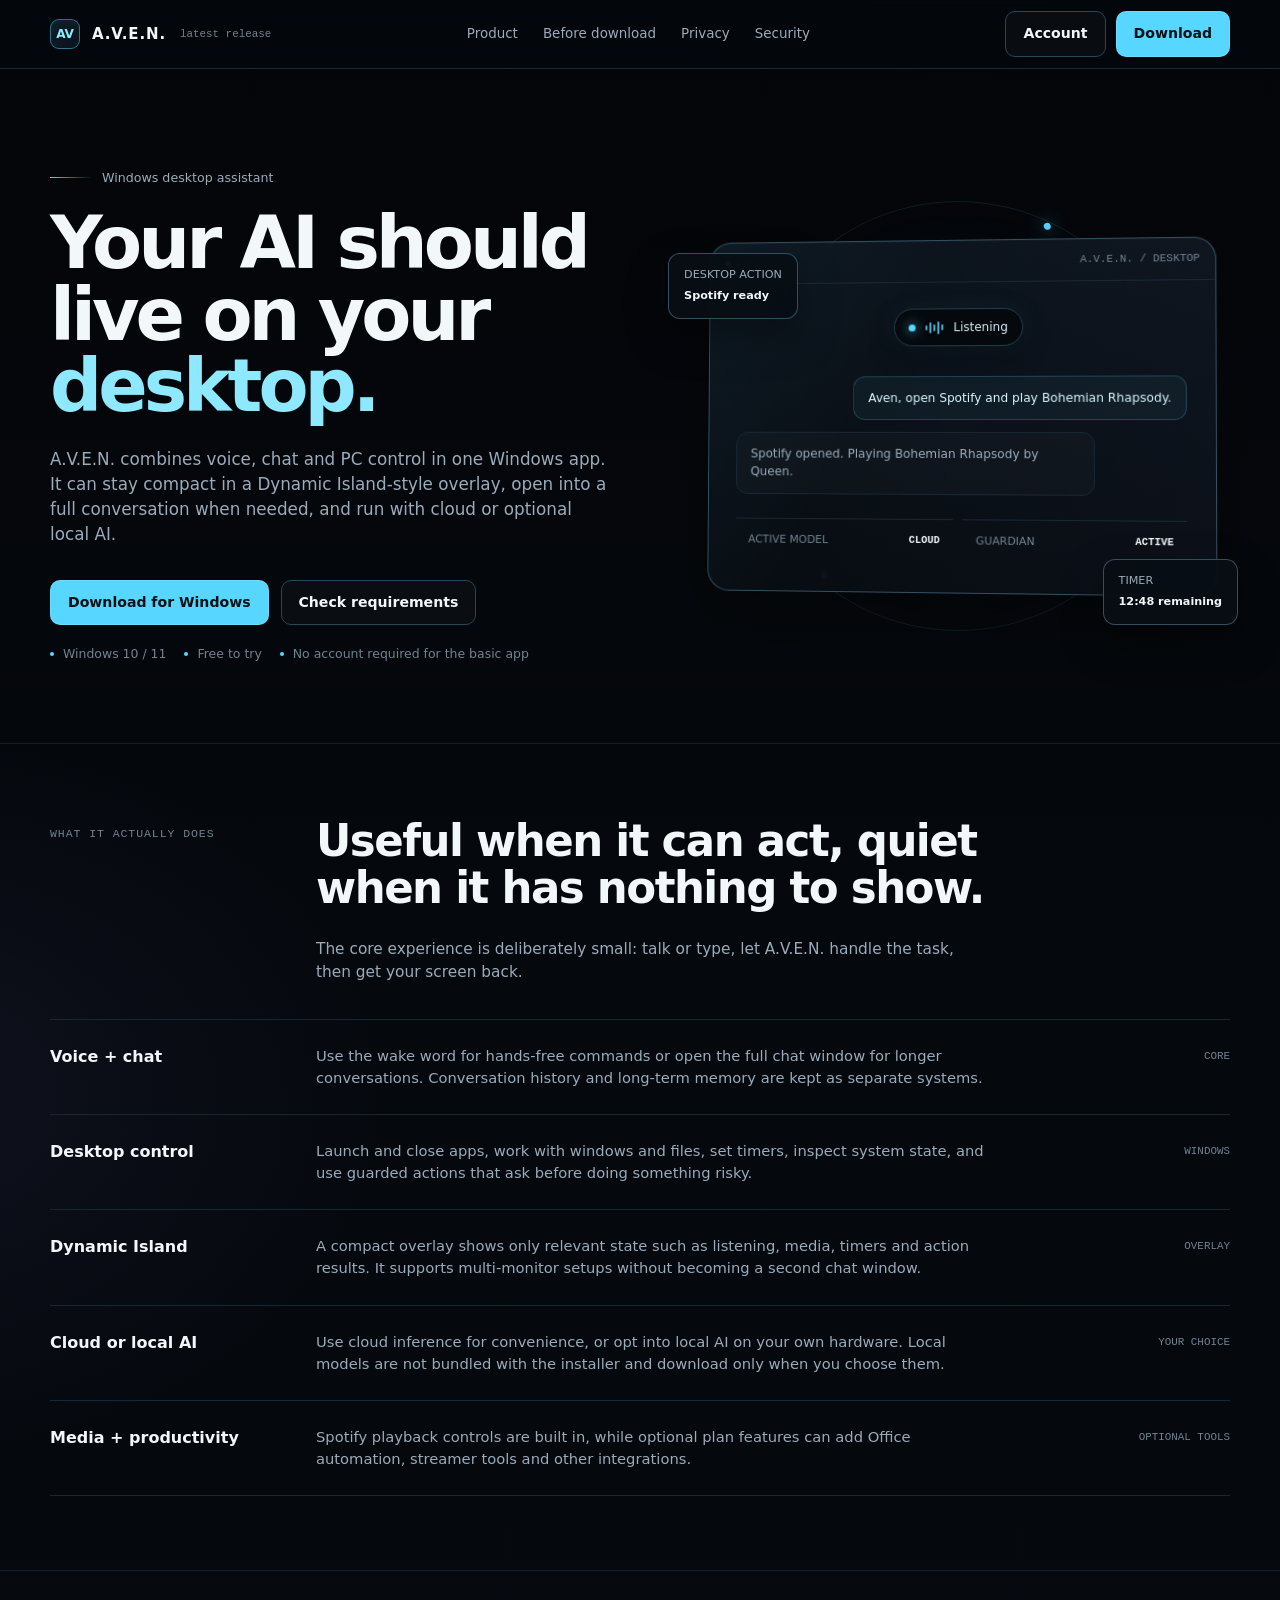
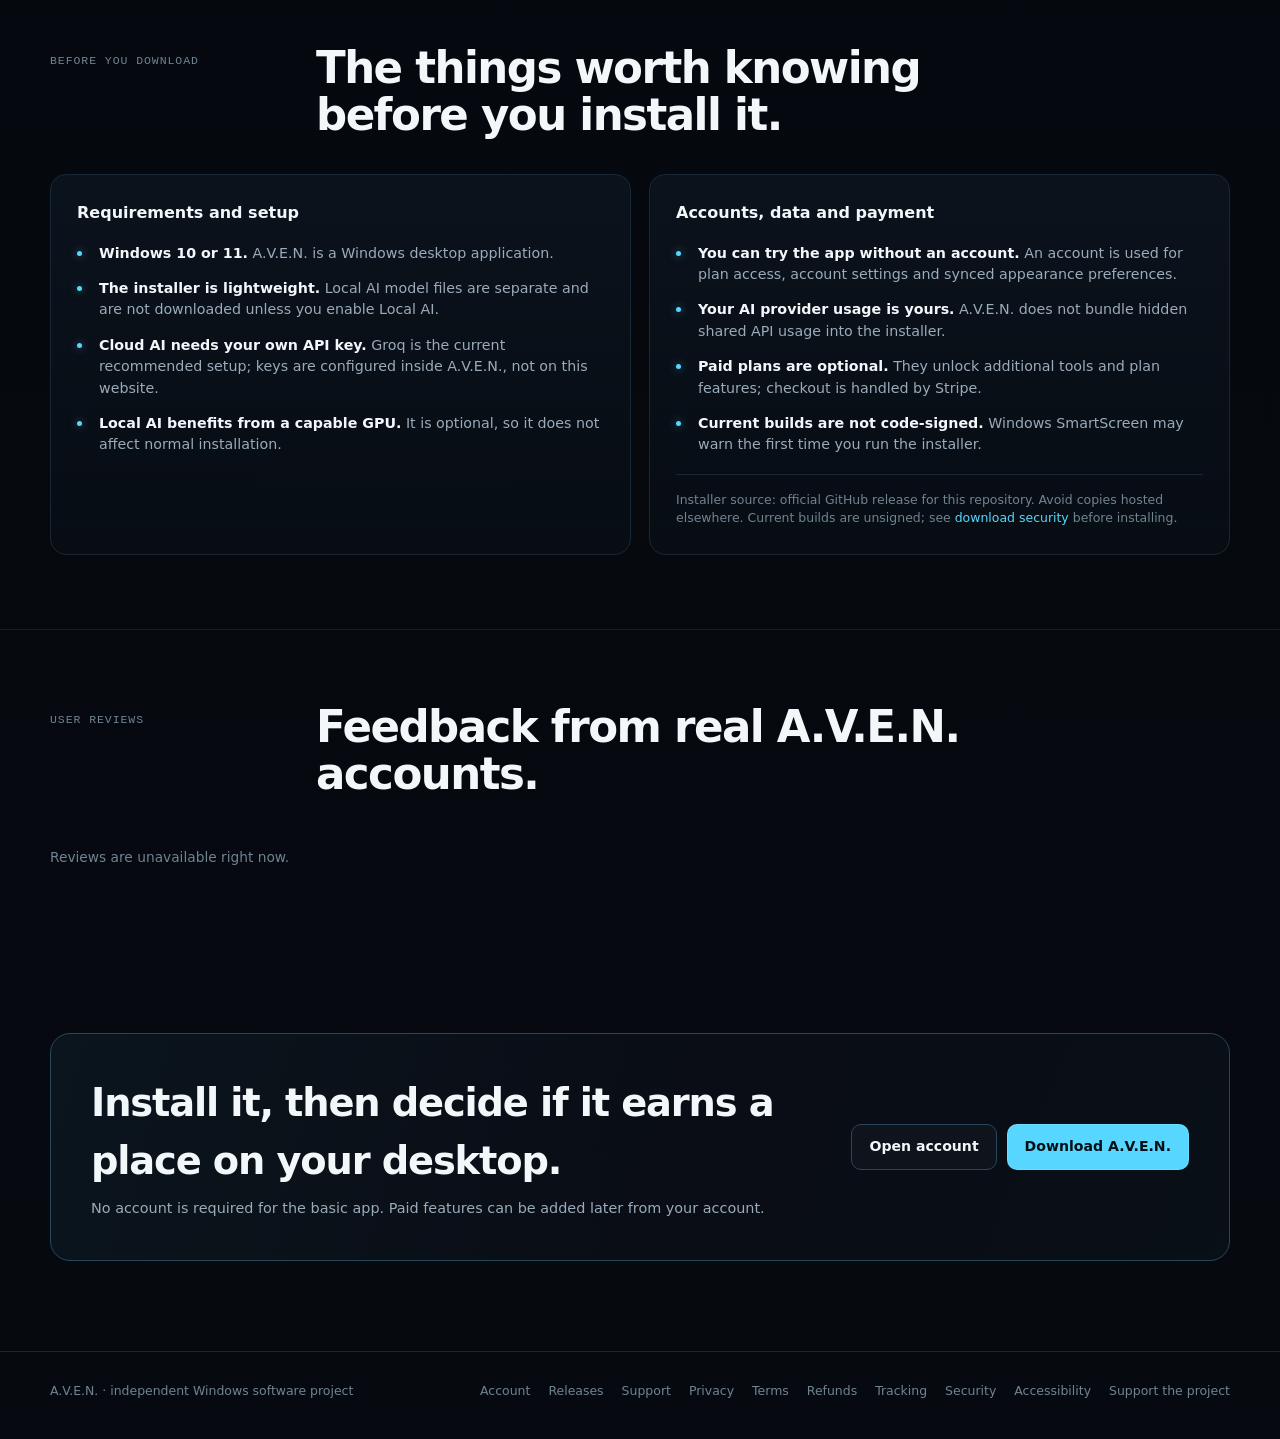
==== commit 1a9abe93: "Harden website privacy, security and accessibility" ====
--- a/index.html
+++ b/index.html
@@ -3,6 +3,10 @@
 <head>
 <meta charset="UTF-8" />
 <meta name="viewport" content="width=device-width, initial-scale=1.0" />
+<meta http-equiv="Content-Security-Policy" content="default-src 'self'; script-src 'self'; style-src 'self' 'unsafe-inline'; img-src 'self' data:; connect-src 'self' https://api.github.com https://upiadmvxzphegivqszvp.supabase.co; object-src 'none'; base-uri 'self'; form-action 'self'; upgrade-insecure-requests" />
+<meta name="referrer" content="strict-origin-when-cross-origin" />
+<meta name="color-scheme" content="dark" />
+<link rel="icon" href="favicon.svg" type="image/svg+xml" />
 <meta name="description" content="A.V.E.N. is a Windows desktop AI assistant with voice control, a Dynamic Island-style overlay, local or cloud AI, desktop actions, timers, Spotify controls and optional productivity tools." />
 <meta name="theme-color" content="#05080d" />
 <meta property="og:title" content="A.V.E.N. — desktop AI assistant for Windows" />
@@ -14,6 +18,7 @@
 <link rel="stylesheet" href="site.css" />
 </head>
 <body>
+<a class="skip-link" href="#main-content">Skip to content</a>
 <header class="site-header">
   <div class="shell">
     <a class="brand" href="index.html" aria-label="A.V.E.N. home">
@@ -24,7 +29,8 @@
     <nav class="header-nav" aria-label="Primary navigation">
       <a href="#product">Product</a>
       <a href="#before-download">Before download</a>
-      <a href="#reviews">Reviews</a>
+      <a href="privacy.html">Privacy</a>
+      <a href="security.html">Security</a>
     </nav>
     <div class="header-actions">
       <a class="btn btn-secondary" href="account.html">Account</a>
@@ -33,7 +39,7 @@
   </div>
 </header>
 
-<main>
+<main id="main-content">
   <section class="hero">
     <div class="shell hero-grid">
       <div>
@@ -142,7 +148,7 @@
             <div class="fact"><div><strong>Paid plans are optional.</strong> They unlock additional tools and plan features; checkout is handled by Stripe.</div></div>
             <div class="fact"><div><strong>Current builds are not code-signed.</strong> Windows SmartScreen may warn the first time you run the installer.</div></div>
           </div>
-          <div class="notice">Installer source: official GitHub release for this repository. Avoid copies hosted elsewhere.</div>
+          <div class="notice">Installer source: official GitHub release for this repository. Avoid copies hosted elsewhere. Current builds are unsigned; see <a href="security.html#downloads">download security</a> before installing.</div>
         </div>
       </div>
     </div>
@@ -183,47 +189,17 @@
       <a href="account.html">Account</a>
       <a href="https://github.com/MrSausainis/Aven-AI-Agent/releases">Releases</a>
       <a href="https://github.com/MrSausainis/Aven-AI-Agent/issues">Support</a>
+      <a href="privacy.html">Privacy</a>
+      <a href="terms.html">Terms</a>
+      <a href="refunds.html">Refunds</a>
+      <a href="cookies.html">Tracking</a>
+      <a href="security.html">Security</a>
+      <a href="accessibility.html">Accessibility</a>
       <a href="donate.html">Support the project</a>
     </div>
   </div>
 </footer>
 
-<script>
-const RELEASES_API = "https://api.github.com/repos/MrSausainis/Aven-AI-Agent/releases/latest";
-const REVIEWS_URL = "https://upiadmvxzphegivqszvp.supabase.co/rest/v1/reviews?select=rating,body,account_name&order=created_at.desc&limit=6";
-const SUPABASE_ANON_KEY = "sb_publishable_iS9do7OPQuY-zEeAFfSrWQ_zA_IAObI";
-
-fetch(RELEASES_API)
-  .then((r) => r.ok ? r.json() : null)
-  .then((data) => {
-    if (data?.tag_name) document.getElementById("versionBadge").textContent = data.tag_name;
-  })
-  .catch(() => {});
-
-fetch(REVIEWS_URL, { headers: { apikey: SUPABASE_ANON_KEY } })
-  .then((r) => r.ok ? r.json() : [])
-  .then((reviews) => {
-    const grid = document.getElementById("reviewsGrid");
-    if (!reviews?.length) {
-      grid.innerHTML = '<p class="reviews-empty">No reviews yet. Signed-in users can leave one from the Account page.</p>';
-      return;
-    }
-    grid.innerHTML = reviews.map((r) => `
-      <article class="review-card">
-        <div class="review-stars">${"★".repeat(r.rating)}${"☆".repeat(5-r.rating)}</div>
-        <div class="review-body">${escapeHtml(r.body)}</div>
-        <div class="review-author">${escapeHtml(r.account_name)}</div>
-      </article>`).join("");
-  })
-  .catch(() => {
-    document.getElementById("reviewsGrid").innerHTML = '<p class="reviews-empty">Reviews are unavailable right now.</p>';
-  });
-
-function escapeHtml(value){
-  const div = document.createElement("div");
-  div.textContent = value ?? "";
-  return div.innerHTML;
-}
-</script>
+<script src="site.js" defer></script>
 </body>
 </html>
--- a/site.css
+++ b/site.css
@@ -11,7 +11,7 @@
   --violet:#9b8cff;
   --text:#f2f7fa;
   --muted:#9aabba;
-  --faint:#687987;
+  --faint:#708391;
   --good:#70d99f;
   --warn:#e7bd6a;
   --danger:#ef858c;
@@ -227,3 +227,17 @@
 
 @media(prefers-reduced-motion:reduce){html{scroll-behavior:auto}.loader-ring{animation:none}.dash-section.active{animation:none}.btn{transition:none}}
 .fade-in{animation:fadeUp .22s ease}
+
+/* Accessibility + trust/legal pages */
+.skip-link{position:fixed;left:12px;top:10px;z-index:9999;padding:10px 14px;border-radius:9px;background:var(--accent);color:#041015;font-weight:700;text-decoration:none;transform:translateY(-160%);transition:transform .12s ease}.skip-link:focus{transform:none}
+.tab,.dash-nav-item{border:0;font:inherit}.tab{background:transparent}.dash-nav-item{width:100%;text-align:left;background:transparent}
+.star-picker button{appearance:none;border:0;background:transparent;padding:0;color:#2a3b48;font-size:1.35rem;line-height:1;cursor:pointer}.star-picker button.filled{color:var(--warn)}
+.check-row{display:flex;align-items:flex-start;gap:9px;margin-top:14px;color:var(--muted);font-size:.75rem;line-height:1.45}.check-row input{width:auto;margin:3px 0 0;flex:none}
+.check-row a,.account-legal-links a,.notice a{color:var(--accent);text-decoration:none}.check-row a:hover,.account-legal-links a:hover,.notice a:hover{text-decoration:underline}
+.data-actions{display:flex;gap:9px;flex-wrap:wrap}.danger-action{color:var(--danger)}.account-legal-links{display:flex;gap:12px;flex-wrap:wrap;margin-top:15px;padding-top:14px;border-top:1px solid var(--line);font-size:.74rem}
+.legal-page{padding:58px 0 84px}.legal-shell{width:min(1040px,calc(100% - 40px));margin:0 auto}.legal-hero{padding:16px 0 34px;border-bottom:1px solid var(--line)}.legal-hero h1{margin:8px 0 10px;font-size:clamp(2.25rem,5vw,4rem);letter-spacing:-.045em;line-height:1}.legal-hero p{max-width:760px;color:var(--muted);margin:0;font-size:.98rem}.legal-meta{margin-top:14px;font-family:var(--mono);font-size:.68rem;color:var(--faint)}
+.legal-grid{display:grid;grid-template-columns:220px minmax(0,1fr);gap:44px;padding-top:34px}.legal-nav{position:sticky;top:92px;align-self:start;display:grid;gap:5px}.legal-nav a{padding:8px 10px;border-radius:8px;text-decoration:none;color:var(--muted);font-size:.78rem}.legal-nav a:hover,.legal-nav a[aria-current="page"]{color:var(--text);background:rgba(87,215,255,.055)}
+.legal-content{min-width:0}.legal-section{padding:0 0 28px;margin:0 0 28px;border-bottom:1px solid var(--line)}.legal-section:last-child{border-bottom:0}.legal-section h2{font-size:1.25rem;margin:0 0 10px}.legal-section h3{font-size:.95rem;margin:20px 0 7px}.legal-section p,.legal-section li{color:var(--muted);font-size:.9rem}.legal-section ul{padding-left:20px}.legal-section a{color:var(--accent)}
+.legal-callout{border-left:2px solid var(--accent);padding:13px 15px;background:rgba(87,215,255,.045);color:var(--muted);font-size:.85rem;margin:16px 0}.legal-callout.warn{border-left-color:var(--warn);background:rgba(231,189,106,.045)}
+.security-list{display:grid;gap:10px}.security-item{border:1px solid var(--line);border-radius:10px;padding:14px;background:rgba(255,255,255,.012)}.security-item strong{display:block;margin-bottom:4px}
+@media(max-width:720px){.legal-shell{width:min(100% - 28px,1040px)}.legal-grid{grid-template-columns:1fr;gap:24px}.legal-nav{position:static;display:flex;overflow-x:auto;padding-bottom:7px}.legal-nav a{white-space:nowrap}.data-actions .btn{width:100%}}
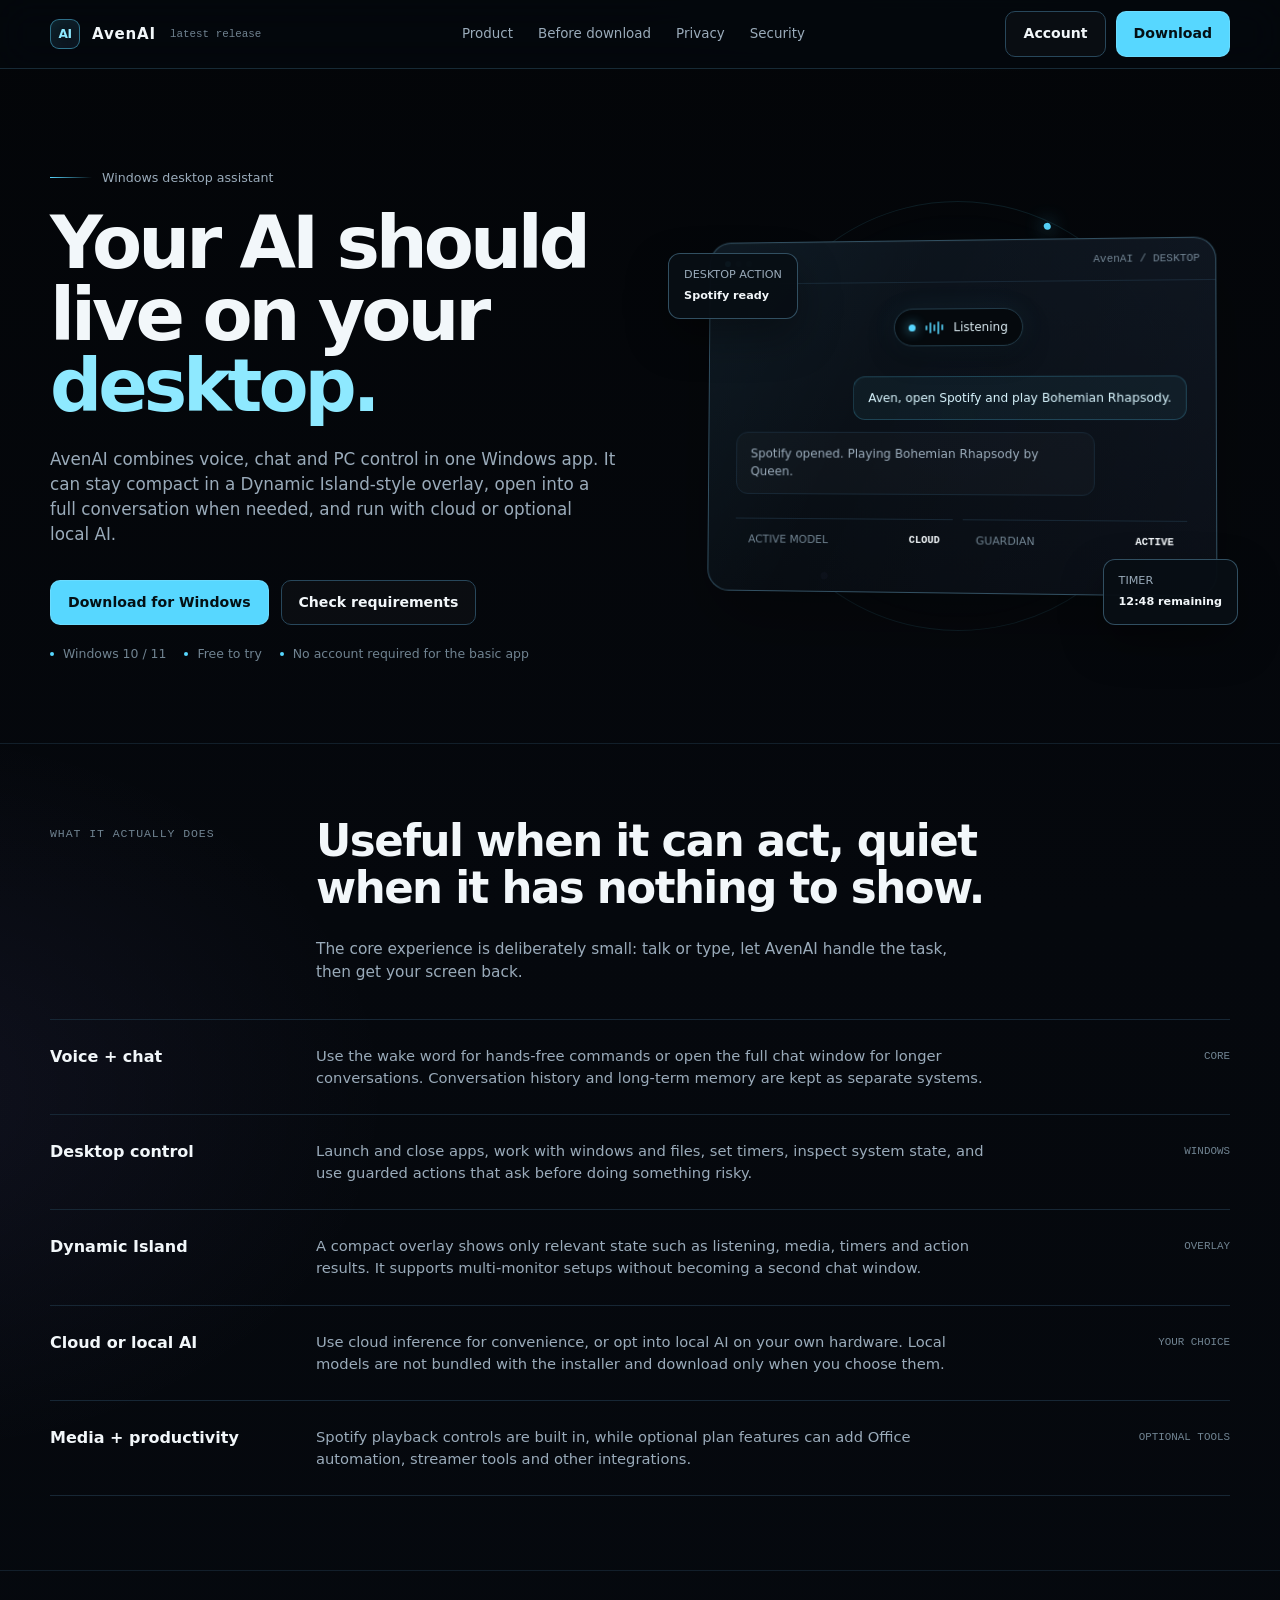
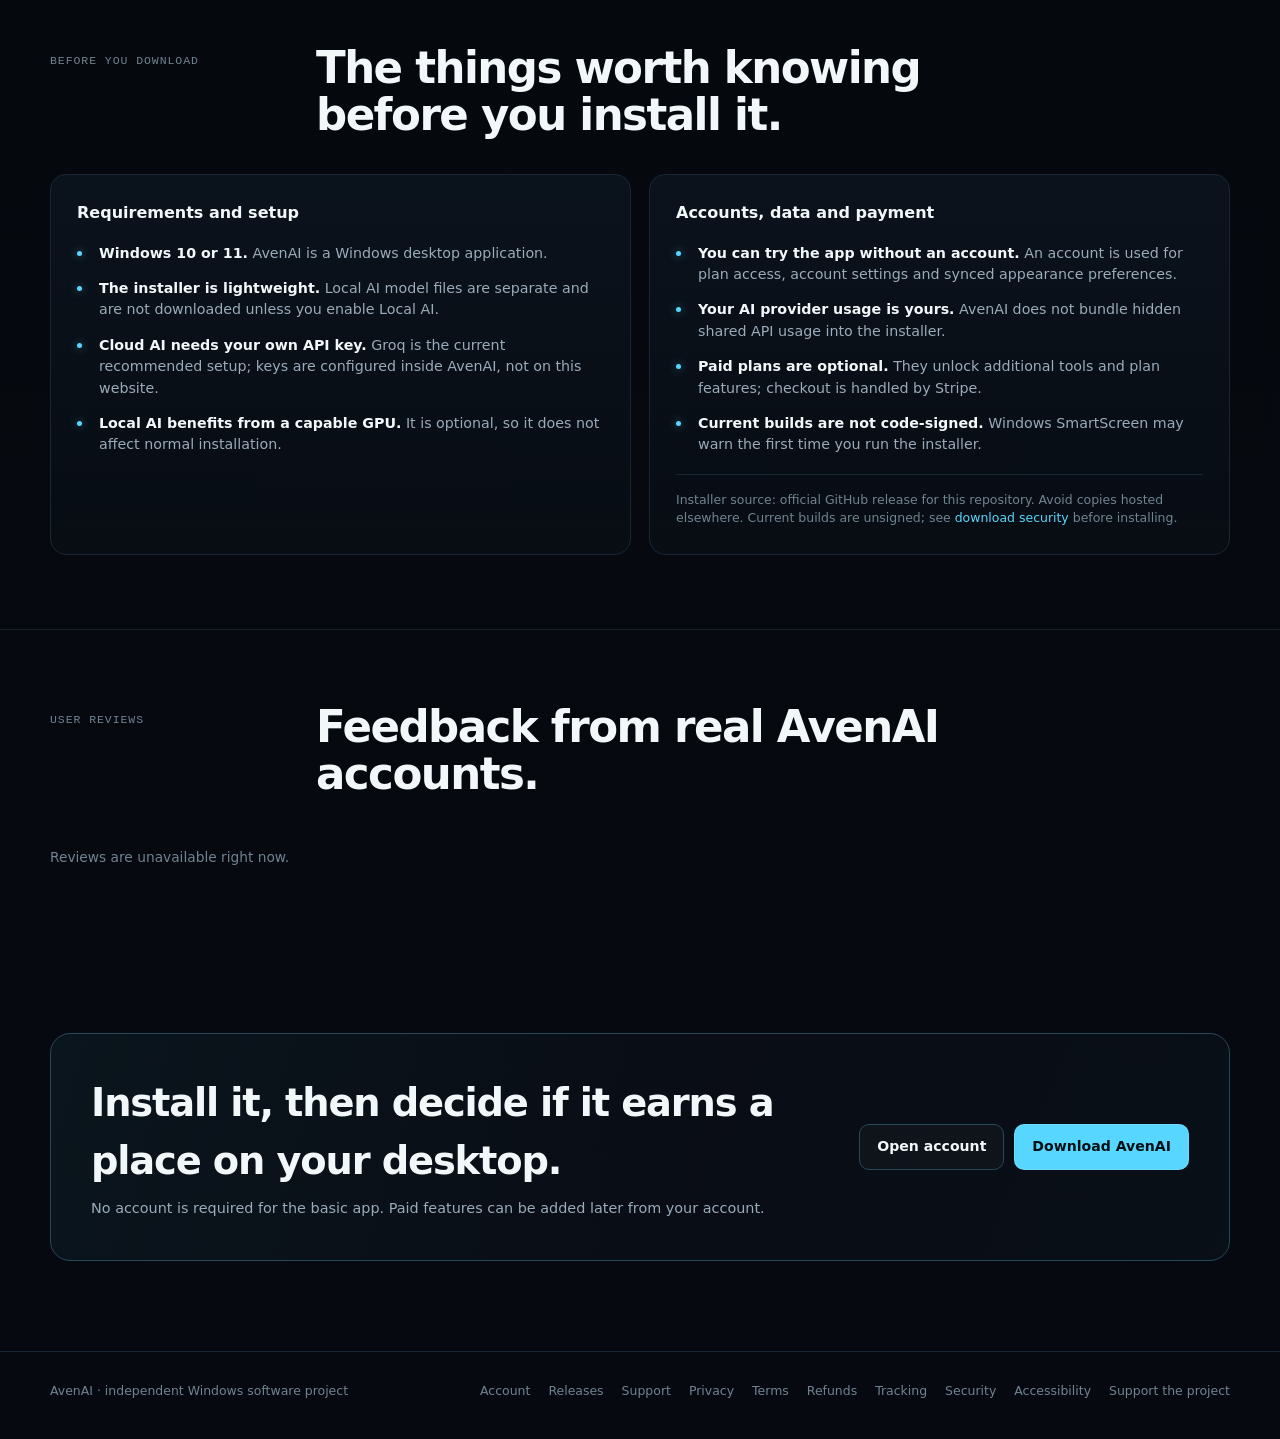
==== commit d3806cb4: "Rebrand website to AvenAI" ====
--- a/index.html
+++ b/index.html
@@ -7,23 +7,23 @@
 <meta name="referrer" content="strict-origin-when-cross-origin" />
 <meta name="color-scheme" content="dark" />
 <link rel="icon" href="favicon.svg" type="image/svg+xml" />
-<meta name="description" content="A.V.E.N. is a Windows desktop AI assistant with voice control, a Dynamic Island-style overlay, local or cloud AI, desktop actions, timers, Spotify controls and optional productivity tools." />
+<meta name="description" content="AvenAI is a Windows desktop AI assistant with voice control, a Dynamic Island-style overlay, local or cloud AI, desktop actions, timers, Spotify controls and optional productivity tools." />
 <meta name="theme-color" content="#05080d" />
-<meta property="og:title" content="A.V.E.N. — desktop AI assistant for Windows" />
+<meta property="og:title" content="AvenAI — desktop AI assistant for Windows" />
 <meta property="og:description" content="Voice, chat and desktop control without living in a browser tab." />
 <meta property="og:type" content="website" />
-<meta property="og:url" content="https://mrsausainis.github.io/Aven-AI-Agent/" />
-<link rel="canonical" href="https://mrsausainis.github.io/Aven-AI-Agent/" />
-<title>A.V.E.N. — desktop AI assistant for Windows</title>
+<meta property="og:url" content="https://get-avenai.netlify.app/" />
+<link rel="canonical" href="https://get-avenai.netlify.app/" />
+<title>AvenAI — desktop AI assistant for Windows</title>
 <link rel="stylesheet" href="site.css" />
 </head>
 <body>
 <a class="skip-link" href="#main-content">Skip to content</a>
 <header class="site-header">
   <div class="shell">
-    <a class="brand" href="index.html" aria-label="A.V.E.N. home">
-      <span class="brand-mark">AV</span>
-      <span class="brand-word">A.V.E.N.</span>
+    <a class="brand" href="index.html" aria-label="AvenAI home">
+      <span class="brand-mark">AI</span>
+      <span class="brand-word">AvenAI</span>
       <span class="brand-version" id="versionBadge">latest release</span>
     </a>
     <nav class="header-nav" aria-label="Primary navigation">
@@ -45,7 +45,7 @@
       <div>
         <div class="eyebrow"><span class="eyebrow-line"></span><span>Windows desktop assistant</span></div>
         <h1>Your AI should live on your <span>desktop.</span></h1>
-        <p class="hero-copy">A.V.E.N. combines voice, chat and PC control in one Windows app. It can stay compact in a Dynamic Island-style overlay, open into a full conversation when needed, and run with cloud or optional local AI.</p>
+        <p class="hero-copy">AvenAI combines voice, chat and PC control in one Windows app. It can stay compact in a Dynamic Island-style overlay, open into a full conversation when needed, and run with cloud or optional local AI.</p>
         <div class="hero-actions">
           <a class="btn btn-primary" href="https://github.com/MrSausainis/Aven-AI-Agent/releases/latest/download/AVEN-Setup.exe">Download for Windows</a>
           <a class="btn btn-secondary" href="#before-download">Check requirements</a>
@@ -57,13 +57,13 @@
         </div>
       </div>
 
-      <div class="product-stage" aria-label="A.V.E.N. desktop interface preview">
+      <div class="product-stage" aria-label="AvenAI desktop interface preview">
         <div class="stage-halo"></div>
         <div class="stage-orbit"></div>
         <div class="stage-window">
           <div class="stage-titlebar">
             <div class="window-dots"><span></span><span></span><span></span></div>
-            <span>A.V.E.N. / DESKTOP</span>
+            <span>AvenAI / DESKTOP</span>
           </div>
           <div class="stage-content">
             <div class="dynamic-island">
@@ -92,7 +92,7 @@
       <div class="section-head">
         <div class="section-kicker">What it actually does</div>
         <h2>Useful when it can act, quiet when it has nothing to show.</h2>
-        <p>The core experience is deliberately small: talk or type, let A.V.E.N. handle the task, then get your screen back.</p>
+        <p>The core experience is deliberately small: talk or type, let AvenAI handle the task, then get your screen back.</p>
       </div>
       <div class="capability-list">
         <article class="capability-row">
@@ -134,9 +134,9 @@
         <div class="preflight-panel">
           <h3>Requirements and setup</h3>
           <div class="fact-list">
-            <div class="fact"><div><strong>Windows 10 or 11.</strong> A.V.E.N. is a Windows desktop application.</div></div>
+            <div class="fact"><div><strong>Windows 10 or 11.</strong> AvenAI is a Windows desktop application.</div></div>
             <div class="fact"><div><strong>The installer is lightweight.</strong> Local AI model files are separate and are not downloaded unless you enable Local AI.</div></div>
-            <div class="fact"><div><strong>Cloud AI needs your own API key.</strong> Groq is the current recommended setup; keys are configured inside A.V.E.N., not on this website.</div></div>
+            <div class="fact"><div><strong>Cloud AI needs your own API key.</strong> Groq is the current recommended setup; keys are configured inside AvenAI, not on this website.</div></div>
             <div class="fact"><div><strong>Local AI benefits from a capable GPU.</strong> It is optional, so it does not affect normal installation.</div></div>
           </div>
         </div>
@@ -144,7 +144,7 @@
           <h3>Accounts, data and payment</h3>
           <div class="fact-list">
             <div class="fact"><div><strong>You can try the app without an account.</strong> An account is used for plan access, account settings and synced appearance preferences.</div></div>
-            <div class="fact"><div><strong>Your AI provider usage is yours.</strong> A.V.E.N. does not bundle hidden shared API usage into the installer.</div></div>
+            <div class="fact"><div><strong>Your AI provider usage is yours.</strong> AvenAI does not bundle hidden shared API usage into the installer.</div></div>
             <div class="fact"><div><strong>Paid plans are optional.</strong> They unlock additional tools and plan features; checkout is handled by Stripe.</div></div>
             <div class="fact"><div><strong>Current builds are not code-signed.</strong> Windows SmartScreen may warn the first time you run the installer.</div></div>
           </div>
@@ -158,7 +158,7 @@
     <div class="shell">
       <div class="section-head">
         <div class="section-kicker">User reviews</div>
-        <h2>Feedback from real A.V.E.N. accounts.</h2>
+        <h2>Feedback from real AvenAI accounts.</h2>
       </div>
       <div class="review-strip" id="reviewsGrid">
         <p class="reviews-empty">Loading reviews…</p>
@@ -175,7 +175,7 @@
         </div>
         <div class="final-actions">
           <a class="btn btn-secondary" href="account.html">Open account</a>
-          <a class="btn btn-primary" href="https://github.com/MrSausainis/Aven-AI-Agent/releases/latest/download/AVEN-Setup.exe">Download A.V.E.N.</a>
+          <a class="btn btn-primary" href="https://github.com/MrSausainis/Aven-AI-Agent/releases/latest/download/AVEN-Setup.exe">Download AvenAI</a>
         </div>
       </div>
     </div>
@@ -184,7 +184,7 @@
 
 <footer class="site-footer">
   <div class="shell">
-    <span>A.V.E.N. · independent Windows software project</span>
+    <span>AvenAI · independent Windows software project</span>
     <div class="footer-links">
       <a href="account.html">Account</a>
       <a href="https://github.com/MrSausainis/Aven-AI-Agent/releases">Releases</a>
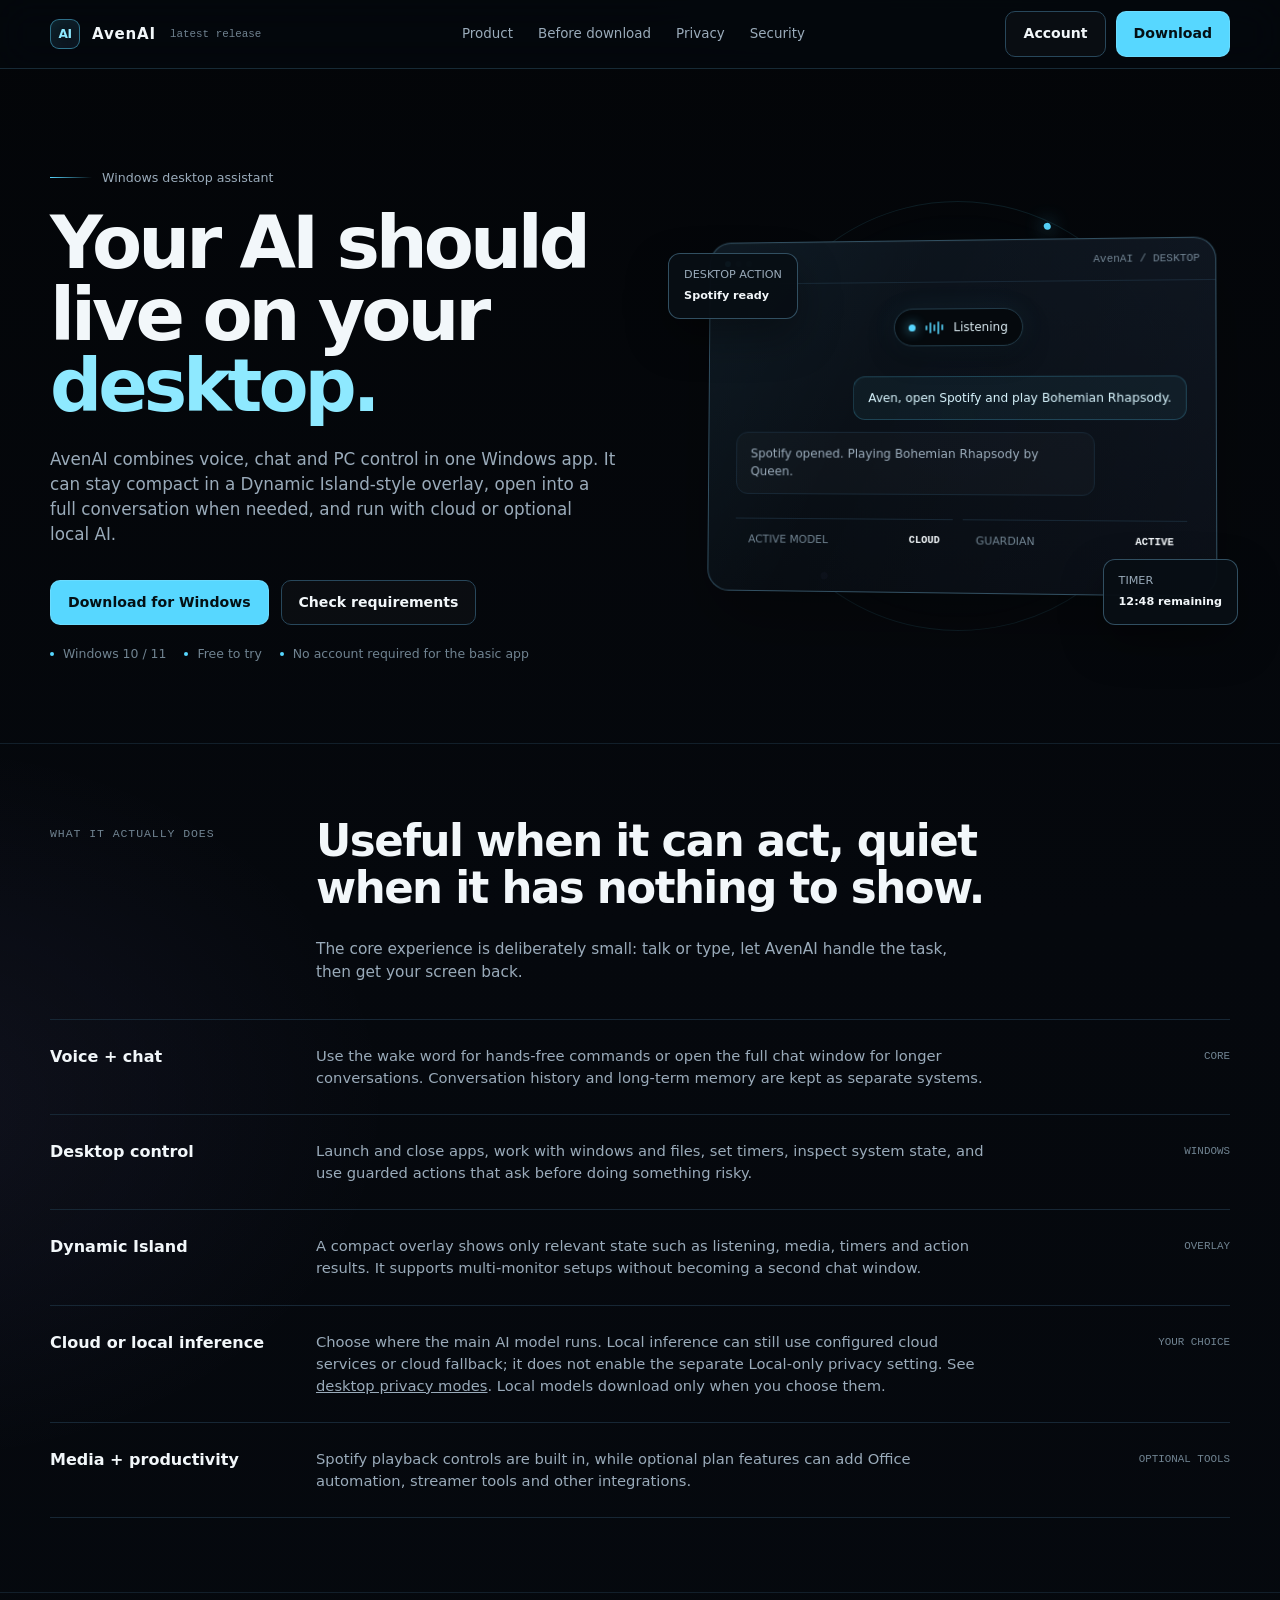
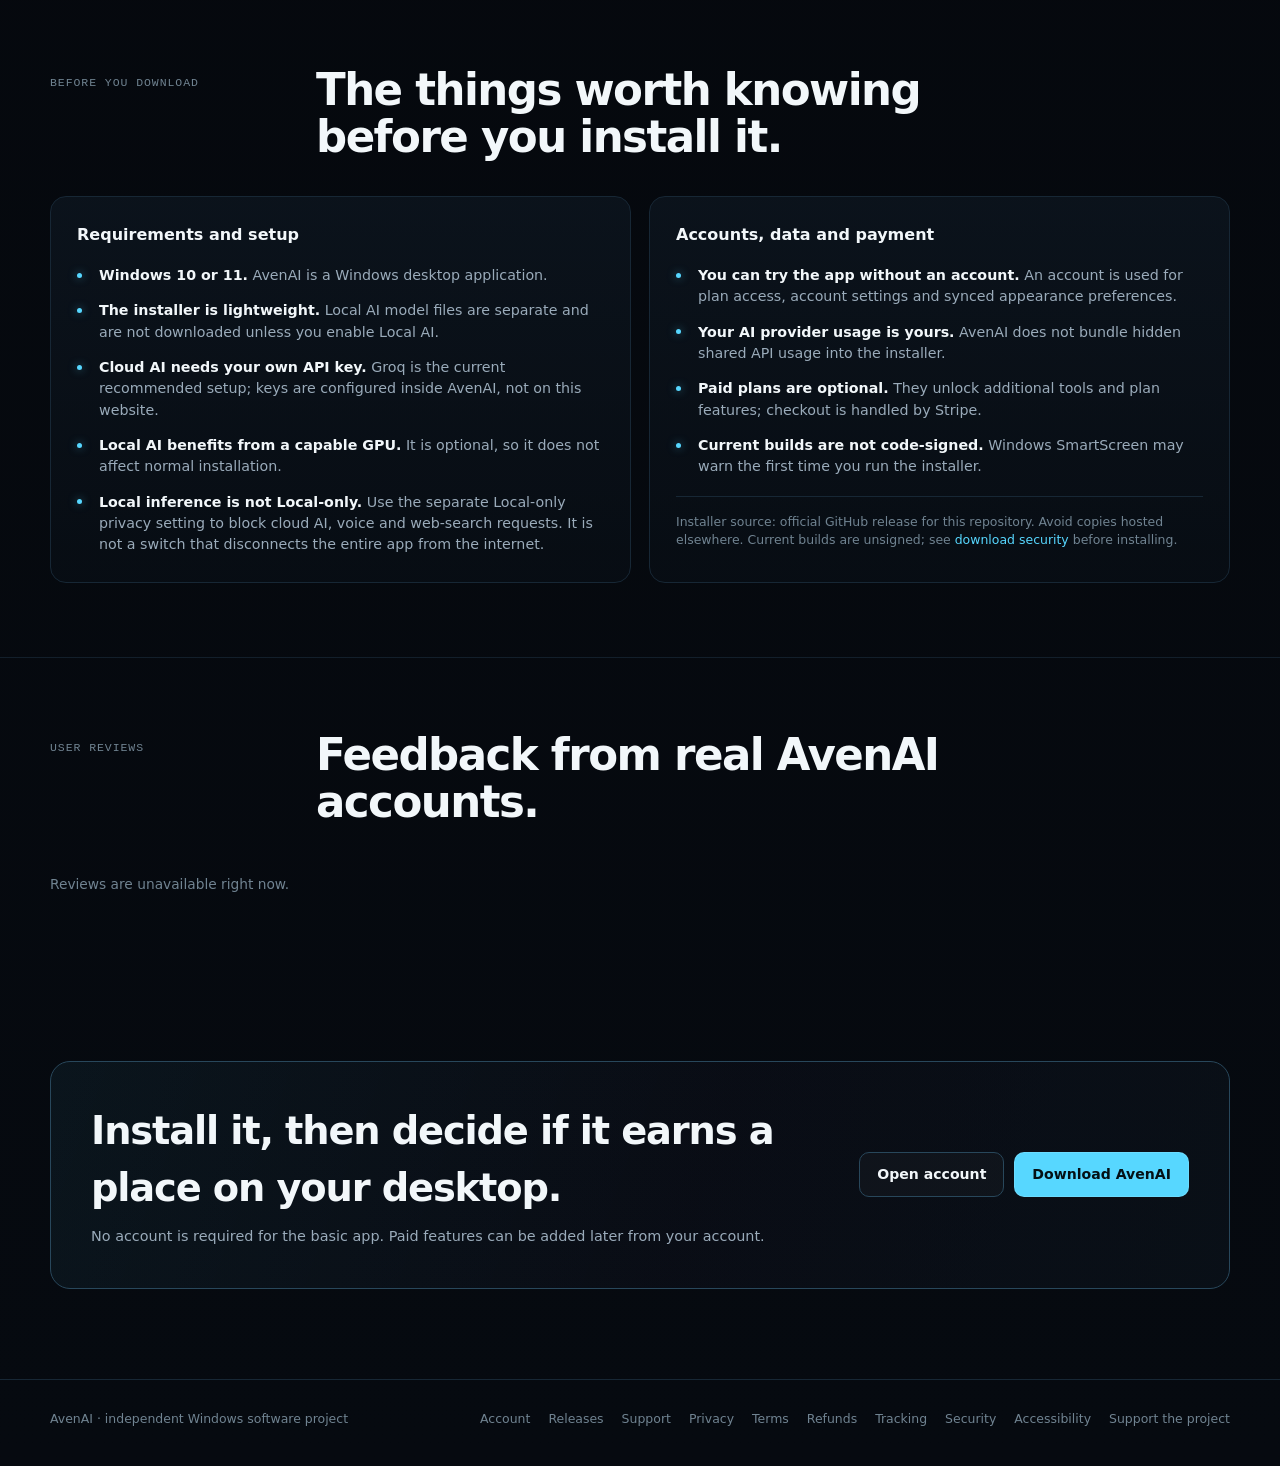
==== commit d1aa3d02: "Clarify Local inference and Local-only privacy: index.html" ====
--- a/index.html
+++ b/index.html
@@ -111,8 +111,8 @@
           <div class="capability-tag">OVERLAY</div>
         </article>
         <article class="capability-row">
-          <h3>Cloud or local AI</h3>
-          <p>Use cloud inference for convenience, or opt into local AI on your own hardware. Local models are not bundled with the installer and download only when you choose them.</p>
+          <h3>Cloud or local inference</h3>
+          <p>Choose where the main AI model runs. Local inference can still use configured cloud services or cloud fallback; it does not enable the separate Local-only privacy setting. See <a href="privacy.html#desktop-modes">desktop privacy modes</a>. Local models download only when you choose them.</p>
           <div class="capability-tag">YOUR CHOICE</div>
         </article>
         <article class="capability-row">
@@ -138,6 +138,7 @@
             <div class="fact"><div><strong>The installer is lightweight.</strong> Local AI model files are separate and are not downloaded unless you enable Local AI.</div></div>
             <div class="fact"><div><strong>Cloud AI needs your own API key.</strong> Groq is the current recommended setup; keys are configured inside AvenAI, not on this website.</div></div>
             <div class="fact"><div><strong>Local AI benefits from a capable GPU.</strong> It is optional, so it does not affect normal installation.</div></div>
+            <div class="fact"><div><strong>Local inference is not Local-only.</strong> Use the separate Local-only privacy setting to block cloud AI, voice and web-search requests. It is not a switch that disconnects the entire app from the internet.</div></div>
           </div>
         </div>
         <div class="preflight-panel">
--- a/site.css
+++ b/site.css
@@ -225,7 +225,7 @@
   .support-option{display:block}.support-option .btn{margin-top:16px;width:100%}
 }
 
-@media(prefers-reduced-motion:reduce){html{scroll-behavior:auto}.loader-ring{animation:none}.dash-section.active{animation:none}.btn{transition:none}}
+@media(prefers-reduced-motion:reduce){html{scroll-behavior:auto!important}*,*::before,*::after{animation:none!important;transition:none!important}}
 .fade-in{animation:fadeUp .22s ease}
 
 /* Accessibility + trust/legal pages */
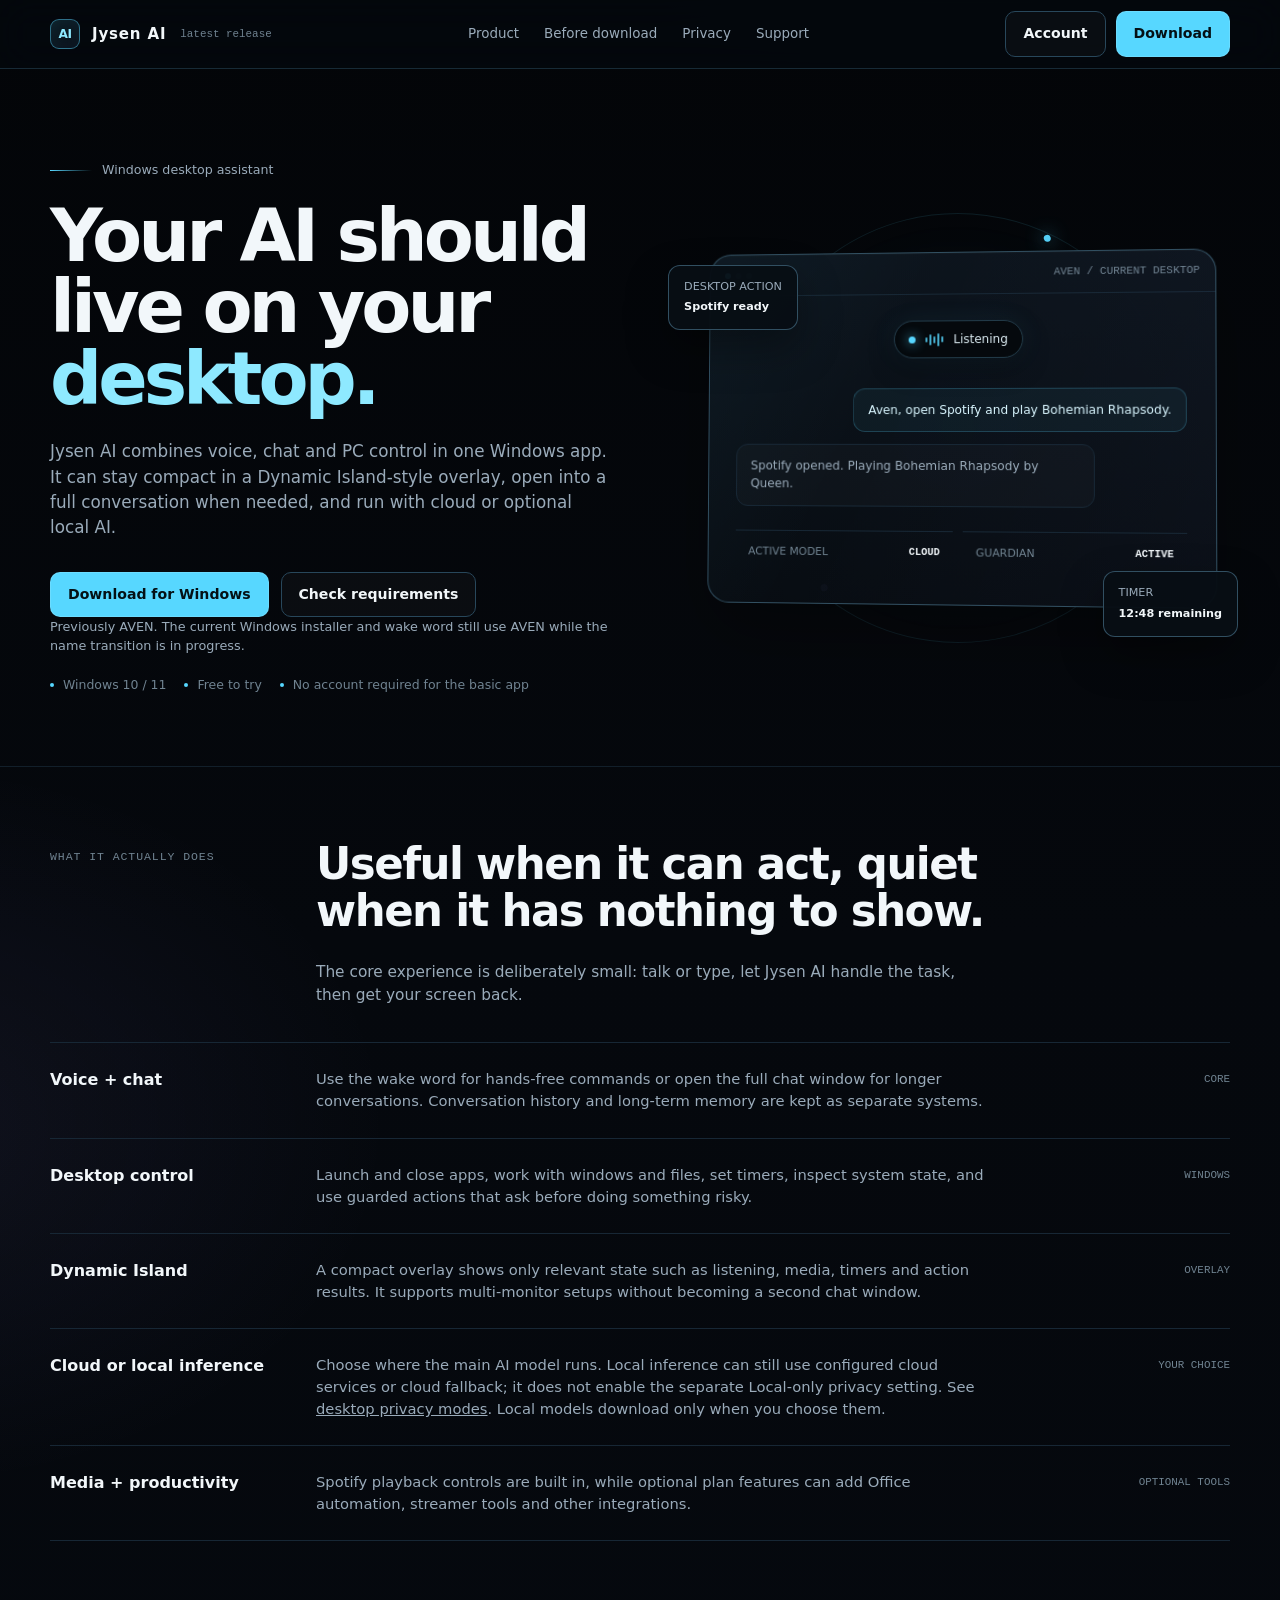
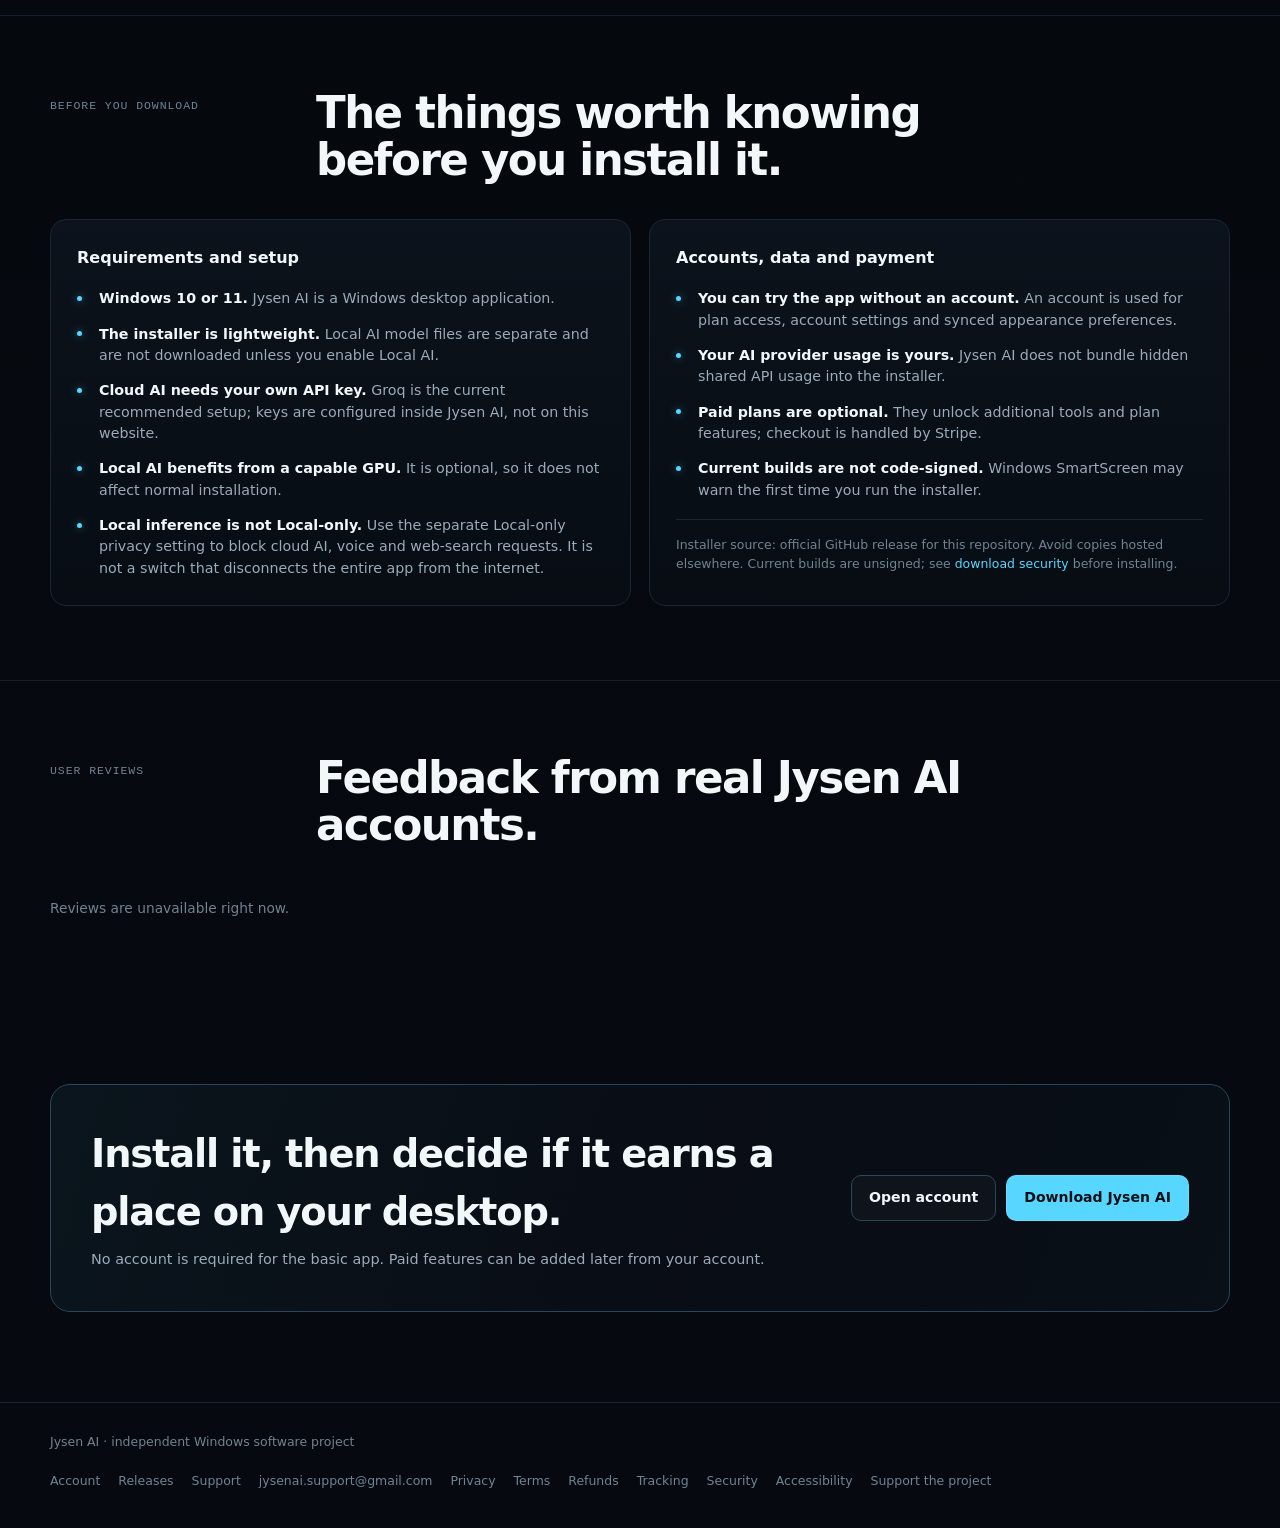
==== commit f64b8d49: "Publish Jysen AI private support contact and working brand" ====
--- a/index.html
+++ b/index.html
@@ -7,30 +7,30 @@
 <meta name="referrer" content="strict-origin-when-cross-origin" />
 <meta name="color-scheme" content="dark" />
 <link rel="icon" href="favicon.svg" type="image/svg+xml" />
-<meta name="description" content="AvenAI is a Windows desktop AI assistant with voice control, a Dynamic Island-style overlay, local or cloud AI, desktop actions, timers, Spotify controls and optional productivity tools." />
+<meta name="description" content="Jysen AI is a Windows desktop AI assistant with voice control, a Dynamic Island-style overlay, local or cloud AI, desktop actions, timers, Spotify controls and optional productivity tools." />
 <meta name="theme-color" content="#05080d" />
-<meta property="og:title" content="AvenAI — desktop AI assistant for Windows" />
+<meta property="og:title" content="Jysen AI — desktop AI assistant for Windows" />
 <meta property="og:description" content="Voice, chat and desktop control without living in a browser tab." />
 <meta property="og:type" content="website" />
 <meta property="og:url" content="https://get-avenai.netlify.app/" />
 <link rel="canonical" href="https://get-avenai.netlify.app/" />
-<title>AvenAI — desktop AI assistant for Windows</title>
+<title>Jysen AI — desktop AI assistant for Windows</title>
 <link rel="stylesheet" href="site.css" />
 </head>
 <body>
 <a class="skip-link" href="#main-content">Skip to content</a>
 <header class="site-header">
   <div class="shell">
-    <a class="brand" href="index.html" aria-label="AvenAI home">
+    <a class="brand" href="index.html" aria-label="Jysen AI home">
       <span class="brand-mark">AI</span>
-      <span class="brand-word">AvenAI</span>
+      <span class="brand-word">Jysen AI</span>
       <span class="brand-version" id="versionBadge">latest release</span>
     </a>
     <nav class="header-nav" aria-label="Primary navigation">
       <a href="#product">Product</a>
       <a href="#before-download">Before download</a>
       <a href="privacy.html">Privacy</a>
-      <a href="security.html">Security</a>
+      <a href="support.html">Support</a>
     </nav>
     <div class="header-actions">
       <a class="btn btn-secondary" href="account.html">Account</a>
@@ -45,11 +45,12 @@
       <div>
         <div class="eyebrow"><span class="eyebrow-line"></span><span>Windows desktop assistant</span></div>
         <h1>Your AI should live on your <span>desktop.</span></h1>
-        <p class="hero-copy">AvenAI combines voice, chat and PC control in one Windows app. It can stay compact in a Dynamic Island-style overlay, open into a full conversation when needed, and run with cloud or optional local AI.</p>
+        <p class="hero-copy">Jysen AI combines voice, chat and PC control in one Windows app. It can stay compact in a Dynamic Island-style overlay, open into a full conversation when needed, and run with cloud or optional local AI.</p>
         <div class="hero-actions">
           <a class="btn btn-primary" href="https://github.com/MrSausainis/Aven-AI-Agent/releases/latest/download/AVEN-Setup.exe">Download for Windows</a>
           <a class="btn btn-secondary" href="#before-download">Check requirements</a>
         </div>
+        <p class="panel-lede">Previously AVEN. The current Windows installer and wake word still use AVEN while the name transition is in progress.</p>
         <div class="hero-meta">
           <span>Windows 10 / 11</span>
           <span>Free to try</span>
@@ -57,13 +58,13 @@
         </div>
       </div>
 
-      <div class="product-stage" aria-label="AvenAI desktop interface preview">
+      <div class="product-stage" aria-label="Current AVEN desktop interface illustration">
         <div class="stage-halo"></div>
         <div class="stage-orbit"></div>
         <div class="stage-window">
           <div class="stage-titlebar">
             <div class="window-dots"><span></span><span></span><span></span></div>
-            <span>AvenAI / DESKTOP</span>
+            <span>AVEN / CURRENT DESKTOP</span>
           </div>
           <div class="stage-content">
             <div class="dynamic-island">
@@ -92,7 +93,7 @@
       <div class="section-head">
         <div class="section-kicker">What it actually does</div>
         <h2>Useful when it can act, quiet when it has nothing to show.</h2>
-        <p>The core experience is deliberately small: talk or type, let AvenAI handle the task, then get your screen back.</p>
+        <p>The core experience is deliberately small: talk or type, let Jysen AI handle the task, then get your screen back.</p>
       </div>
       <div class="capability-list">
         <article class="capability-row">
@@ -134,9 +135,9 @@
         <div class="preflight-panel">
           <h3>Requirements and setup</h3>
           <div class="fact-list">
-            <div class="fact"><div><strong>Windows 10 or 11.</strong> AvenAI is a Windows desktop application.</div></div>
+            <div class="fact"><div><strong>Windows 10 or 11.</strong> Jysen AI is a Windows desktop application.</div></div>
             <div class="fact"><div><strong>The installer is lightweight.</strong> Local AI model files are separate and are not downloaded unless you enable Local AI.</div></div>
-            <div class="fact"><div><strong>Cloud AI needs your own API key.</strong> Groq is the current recommended setup; keys are configured inside AvenAI, not on this website.</div></div>
+            <div class="fact"><div><strong>Cloud AI needs your own API key.</strong> Groq is the current recommended setup; keys are configured inside Jysen AI, not on this website.</div></div>
             <div class="fact"><div><strong>Local AI benefits from a capable GPU.</strong> It is optional, so it does not affect normal installation.</div></div>
             <div class="fact"><div><strong>Local inference is not Local-only.</strong> Use the separate Local-only privacy setting to block cloud AI, voice and web-search requests. It is not a switch that disconnects the entire app from the internet.</div></div>
           </div>
@@ -145,7 +146,7 @@
           <h3>Accounts, data and payment</h3>
           <div class="fact-list">
             <div class="fact"><div><strong>You can try the app without an account.</strong> An account is used for plan access, account settings and synced appearance preferences.</div></div>
-            <div class="fact"><div><strong>Your AI provider usage is yours.</strong> AvenAI does not bundle hidden shared API usage into the installer.</div></div>
+            <div class="fact"><div><strong>Your AI provider usage is yours.</strong> Jysen AI does not bundle hidden shared API usage into the installer.</div></div>
             <div class="fact"><div><strong>Paid plans are optional.</strong> They unlock additional tools and plan features; checkout is handled by Stripe.</div></div>
             <div class="fact"><div><strong>Current builds are not code-signed.</strong> Windows SmartScreen may warn the first time you run the installer.</div></div>
           </div>
@@ -159,7 +160,7 @@
     <div class="shell">
       <div class="section-head">
         <div class="section-kicker">User reviews</div>
-        <h2>Feedback from real AvenAI accounts.</h2>
+        <h2>Feedback from real Jysen AI accounts.</h2>
       </div>
       <div class="review-strip" id="reviewsGrid">
         <p class="reviews-empty">Loading reviews…</p>
@@ -176,7 +177,7 @@
         </div>
         <div class="final-actions">
           <a class="btn btn-secondary" href="account.html">Open account</a>
-          <a class="btn btn-primary" href="https://github.com/MrSausainis/Aven-AI-Agent/releases/latest/download/AVEN-Setup.exe">Download AvenAI</a>
+          <a class="btn btn-primary" href="https://github.com/MrSausainis/Aven-AI-Agent/releases/latest/download/AVEN-Setup.exe">Download Jysen AI</a>
         </div>
       </div>
     </div>
@@ -185,11 +186,12 @@
 
 <footer class="site-footer">
   <div class="shell">
-    <span>AvenAI · independent Windows software project</span>
+    <span>Jysen AI · independent Windows software project</span>
     <div class="footer-links">
       <a href="account.html">Account</a>
       <a href="https://github.com/MrSausainis/Aven-AI-Agent/releases">Releases</a>
-      <a href="https://github.com/MrSausainis/Aven-AI-Agent/issues">Support</a>
+      <a href="support.html">Support</a>
+      <a href="mailto:jysenai.support@gmail.com">jysenai.support@gmail.com</a>
       <a href="privacy.html">Privacy</a>
       <a href="terms.html">Terms</a>
       <a href="refunds.html">Refunds</a>
@@ -204,3 +206,4 @@
 <script src="site.js" defer></script>
 </body>
 </html>
+
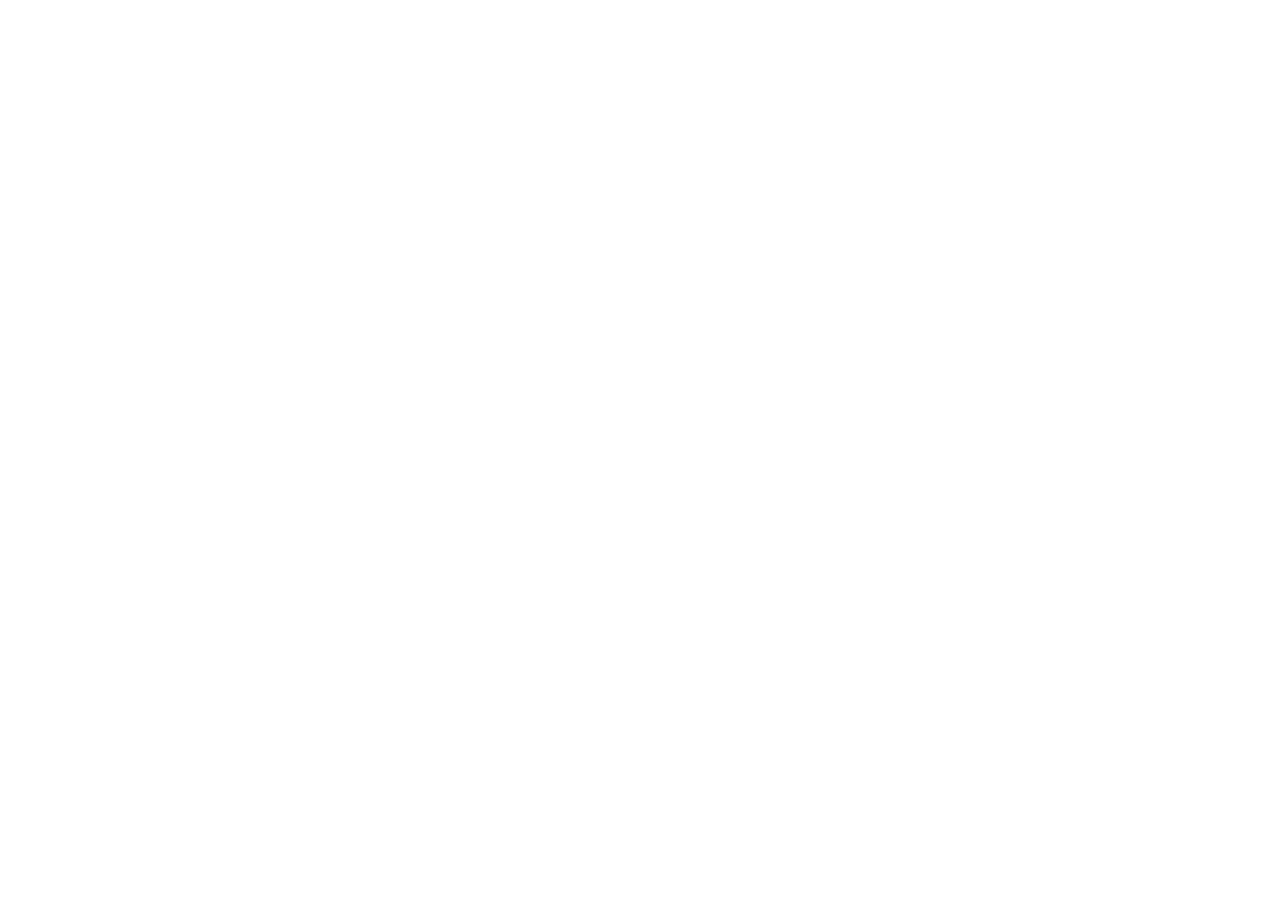
==== commit 5fe7328a: "Rename to Jysen AI: new README and changelog; old site points to Netlify - README describes Jysen AI" ====
--- a/index.html
+++ b/index.html
@@ -1,209 +1,15 @@
-<!DOCTYPE html>
+<!doctype html>
 <html lang="en">
 <head>
-<meta charset="UTF-8" />
-<meta name="viewport" content="width=device-width, initial-scale=1.0" />
-<meta http-equiv="Content-Security-Policy" content="default-src 'self'; script-src 'self'; style-src 'self' 'unsafe-inline'; img-src 'self' data:; connect-src 'self' https://api.github.com https://upiadmvxzphegivqszvp.supabase.co; object-src 'none'; base-uri 'self'; form-action 'self'; upgrade-insecure-requests" />
-<meta name="referrer" content="strict-origin-when-cross-origin" />
-<meta name="color-scheme" content="dark" />
-<link rel="icon" href="favicon.svg" type="image/svg+xml" />
-<meta name="description" content="Jysen AI is a Windows desktop AI assistant with voice control, a Dynamic Island-style overlay, local or cloud AI, desktop actions, timers, Spotify controls and optional productivity tools." />
-<meta name="theme-color" content="#05080d" />
-<meta property="og:title" content="Jysen AI — desktop AI assistant for Windows" />
-<meta property="og:description" content="Voice, chat and desktop control without living in a browser tab." />
-<meta property="og:type" content="website" />
-<meta property="og:url" content="https://get-avenai.netlify.app/" />
-<link rel="canonical" href="https://get-avenai.netlify.app/" />
-<title>Jysen AI — desktop AI assistant for Windows</title>
-<link rel="stylesheet" href="site.css" />
+<meta charset="utf-8">
+<meta name="viewport" content="width=device-width, initial-scale=1">
+<meta name="robots" content="noindex">
+<link rel="canonical" href="https://get-avenai.netlify.app/">
+<meta http-equiv="refresh" content="0; url=https://get-avenai.netlify.app/">
+<title>Jysen AI</title>
+<script>location.replace("https://get-avenai.netlify.app/");</script>
 </head>
-<body>
-<a class="skip-link" href="#main-content">Skip to content</a>
-<header class="site-header">
-  <div class="shell">
-    <a class="brand" href="index.html" aria-label="Jysen AI home">
-      <span class="brand-mark">AI</span>
-      <span class="brand-word">Jysen AI</span>
-      <span class="brand-version" id="versionBadge">latest release</span>
-    </a>
-    <nav class="header-nav" aria-label="Primary navigation">
-      <a href="#product">Product</a>
-      <a href="#before-download">Before download</a>
-      <a href="privacy.html">Privacy</a>
-      <a href="support.html">Support</a>
-    </nav>
-    <div class="header-actions">
-      <a class="btn btn-secondary" href="account.html">Account</a>
-      <a class="btn btn-primary" href="https://github.com/MrSausainis/Aven-AI-Agent/releases/latest/download/AVEN-Setup.exe">Download</a>
-    </div>
-  </div>
-</header>
-
-<main id="main-content">
-  <section class="hero">
-    <div class="shell hero-grid">
-      <div>
-        <div class="eyebrow"><span class="eyebrow-line"></span><span>Windows desktop assistant</span></div>
-        <h1>Your AI should live on your <span>desktop.</span></h1>
-        <p class="hero-copy">Jysen AI combines voice, chat and PC control in one Windows app. It can stay compact in a Dynamic Island-style overlay, open into a full conversation when needed, and run with cloud or optional local AI.</p>
-        <div class="hero-actions">
-          <a class="btn btn-primary" href="https://github.com/MrSausainis/Aven-AI-Agent/releases/latest/download/AVEN-Setup.exe">Download for Windows</a>
-          <a class="btn btn-secondary" href="#before-download">Check requirements</a>
-        </div>
-        <p class="panel-lede">Previously AVEN. The current Windows installer and wake word still use AVEN while the name transition is in progress.</p>
-        <div class="hero-meta">
-          <span>Windows 10 / 11</span>
-          <span>Free to try</span>
-          <span>No account required for the basic app</span>
-        </div>
-      </div>
-
-      <div class="product-stage" aria-label="Current AVEN desktop interface illustration">
-        <div class="stage-halo"></div>
-        <div class="stage-orbit"></div>
-        <div class="stage-window">
-          <div class="stage-titlebar">
-            <div class="window-dots"><span></span><span></span><span></span></div>
-            <span>AVEN / CURRENT DESKTOP</span>
-          </div>
-          <div class="stage-content">
-            <div class="dynamic-island">
-              <span class="island-light"></span>
-              <span class="island-wave"><i></i><i></i><i></i><i></i><i></i></span>
-              <span>Listening</span>
-            </div>
-            <div class="mock-chat">
-              <div class="mock-row user">Aven, open Spotify and play Bohemian Rhapsody.</div>
-              <div class="mock-row">Spotify opened. Playing Bohemian Rhapsody by Queen.</div>
-            </div>
-            <div class="mock-status-grid">
-              <div class="mock-status"><span>ACTIVE MODEL</span><b>CLOUD</b></div>
-              <div class="mock-status"><span>GUARDIAN</span><b>ACTIVE</b></div>
-            </div>
-          </div>
-        </div>
-        <div class="floating-widget widget-one">TIMER<strong>12:48 remaining</strong></div>
-        <div class="floating-widget widget-two">DESKTOP ACTION<strong>Spotify ready</strong></div>
-      </div>
-    </div>
-  </section>
-
-  <section class="section" id="product">
-    <div class="shell">
-      <div class="section-head">
-        <div class="section-kicker">What it actually does</div>
-        <h2>Useful when it can act, quiet when it has nothing to show.</h2>
-        <p>The core experience is deliberately small: talk or type, let Jysen AI handle the task, then get your screen back.</p>
-      </div>
-      <div class="capability-list">
-        <article class="capability-row">
-          <h3>Voice + chat</h3>
-          <p>Use the wake word for hands-free commands or open the full chat window for longer conversations. Conversation history and long-term memory are kept as separate systems.</p>
-          <div class="capability-tag">CORE</div>
-        </article>
-        <article class="capability-row">
-          <h3>Desktop control</h3>
-          <p>Launch and close apps, work with windows and files, set timers, inspect system state, and use guarded actions that ask before doing something risky.</p>
-          <div class="capability-tag">WINDOWS</div>
-        </article>
-        <article class="capability-row">
-          <h3>Dynamic Island</h3>
-          <p>A compact overlay shows only relevant state such as listening, media, timers and action results. It supports multi-monitor setups without becoming a second chat window.</p>
-          <div class="capability-tag">OVERLAY</div>
-        </article>
-        <article class="capability-row">
-          <h3>Cloud or local inference</h3>
-          <p>Choose where the main AI model runs. Local inference can still use configured cloud services or cloud fallback; it does not enable the separate Local-only privacy setting. See <a href="privacy.html#desktop-modes">desktop privacy modes</a>. Local models download only when you choose them.</p>
-          <div class="capability-tag">YOUR CHOICE</div>
-        </article>
-        <article class="capability-row">
-          <h3>Media + productivity</h3>
-          <p>Spotify playback controls are built in, while optional plan features can add Office automation, streamer tools and other integrations.</p>
-          <div class="capability-tag">OPTIONAL TOOLS</div>
-        </article>
-      </div>
-    </div>
-  </section>
-
-  <section class="section" id="before-download">
-    <div class="shell">
-      <div class="section-head">
-        <div class="section-kicker">Before you download</div>
-        <h2>The things worth knowing before you install it.</h2>
-      </div>
-      <div class="preflight">
-        <div class="preflight-panel">
-          <h3>Requirements and setup</h3>
-          <div class="fact-list">
-            <div class="fact"><div><strong>Windows 10 or 11.</strong> Jysen AI is a Windows desktop application.</div></div>
-            <div class="fact"><div><strong>The installer is lightweight.</strong> Local AI model files are separate and are not downloaded unless you enable Local AI.</div></div>
-            <div class="fact"><div><strong>Cloud AI needs your own API key.</strong> Groq is the current recommended setup; keys are configured inside Jysen AI, not on this website.</div></div>
-            <div class="fact"><div><strong>Local AI benefits from a capable GPU.</strong> It is optional, so it does not affect normal installation.</div></div>
-            <div class="fact"><div><strong>Local inference is not Local-only.</strong> Use the separate Local-only privacy setting to block cloud AI, voice and web-search requests. It is not a switch that disconnects the entire app from the internet.</div></div>
-          </div>
-        </div>
-        <div class="preflight-panel">
-          <h3>Accounts, data and payment</h3>
-          <div class="fact-list">
-            <div class="fact"><div><strong>You can try the app without an account.</strong> An account is used for plan access, account settings and synced appearance preferences.</div></div>
-            <div class="fact"><div><strong>Your AI provider usage is yours.</strong> Jysen AI does not bundle hidden shared API usage into the installer.</div></div>
-            <div class="fact"><div><strong>Paid plans are optional.</strong> They unlock additional tools and plan features; checkout is handled by Stripe.</div></div>
-            <div class="fact"><div><strong>Current builds are not code-signed.</strong> Windows SmartScreen may warn the first time you run the installer.</div></div>
-          </div>
-          <div class="notice">Installer source: official GitHub release for this repository. Avoid copies hosted elsewhere. Current builds are unsigned; see <a href="security.html#downloads">download security</a> before installing.</div>
-        </div>
-      </div>
-    </div>
-  </section>
-
-  <section class="section" id="reviews">
-    <div class="shell">
-      <div class="section-head">
-        <div class="section-kicker">User reviews</div>
-        <h2>Feedback from real Jysen AI accounts.</h2>
-      </div>
-      <div class="review-strip" id="reviewsGrid">
-        <p class="reviews-empty">Loading reviews…</p>
-      </div>
-    </div>
-  </section>
-
-  <section class="final-cta">
-    <div class="shell">
-      <div class="final-panel">
-        <div>
-          <h2>Install it, then decide if it earns a place on your desktop.</h2>
-          <p>No account is required for the basic app. Paid features can be added later from your account.</p>
-        </div>
-        <div class="final-actions">
-          <a class="btn btn-secondary" href="account.html">Open account</a>
-          <a class="btn btn-primary" href="https://github.com/MrSausainis/Aven-AI-Agent/releases/latest/download/AVEN-Setup.exe">Download Jysen AI</a>
-        </div>
-      </div>
-    </div>
-  </section>
-</main>
-
-<footer class="site-footer">
-  <div class="shell">
-    <span>Jysen AI · independent Windows software project</span>
-    <div class="footer-links">
-      <a href="account.html">Account</a>
-      <a href="https://github.com/MrSausainis/Aven-AI-Agent/releases">Releases</a>
-      <a href="support.html">Support</a>
-      <a href="mailto:jysenai.support@gmail.com">jysenai.support@gmail.com</a>
-      <a href="privacy.html">Privacy</a>
-      <a href="terms.html">Terms</a>
-      <a href="refunds.html">Refunds</a>
-      <a href="cookies.html">Tracking</a>
-      <a href="security.html">Security</a>
-      <a href="accessibility.html">Accessibility</a>
-      <a href="donate.html">Support the project</a>
-    </div>
-  </div>
-</footer>
-
-<script src="site.js" defer></script>
+<body style="font-family: system-ui, sans-serif; background:#0b0d10; color:#e6e8eb; padding:2rem">
+<p>Jysen AI has moved to <a style="color:#8ab4ff" href="https://get-avenai.netlify.app/">https://get-avenai.netlify.app/</a>.</p>
 </body>
 </html>
-
